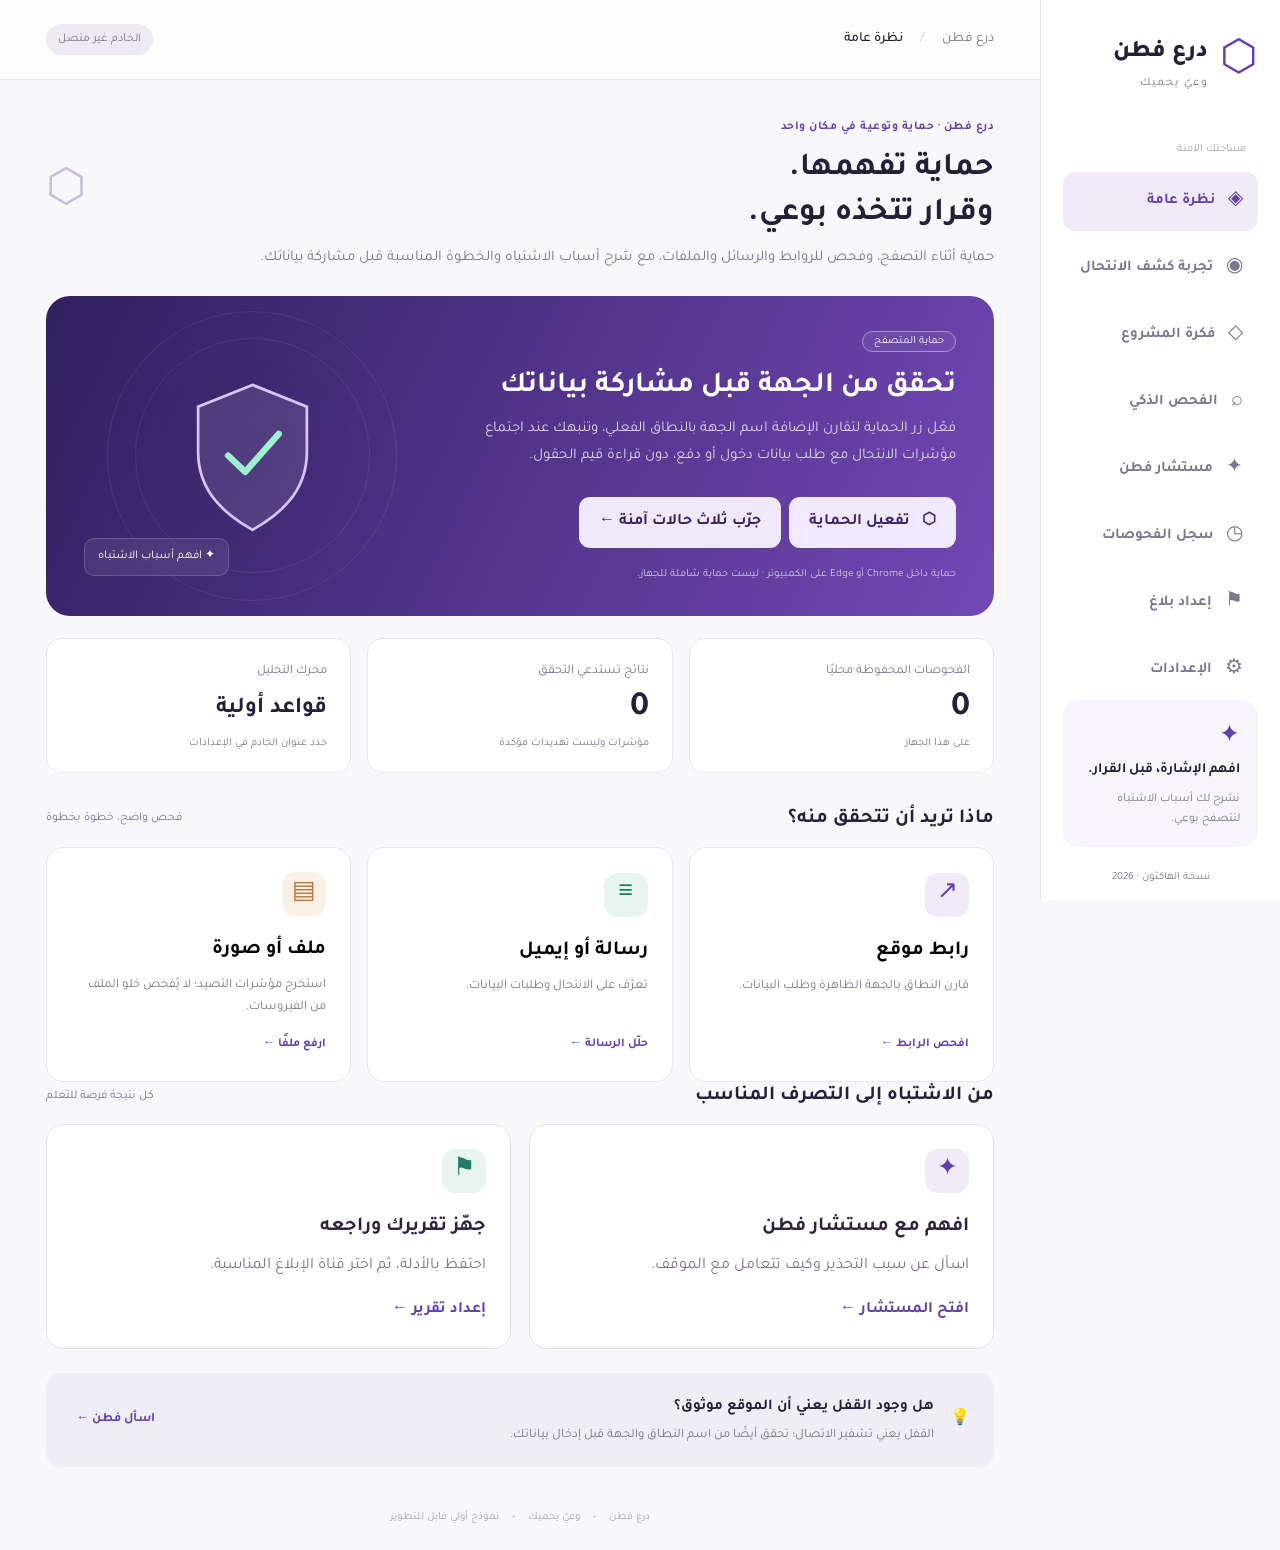
==== static/index.html @ a6c4e2c4 "Add files via upload" ====
<!doctype html><html lang="ar" dir="rtl"><head><meta charset="utf-8"><meta name="viewport" content="width=device-width, initial-scale=1"><meta name="theme-color" content="#38216b"><title>درع فطن | وعي يحميك</title><link rel="stylesheet" href="style.css"></head><body>
<div class="layout"><aside><a class="brand" href="#home"><span class="brandmark">⬡</span><div><strong>درع فطن</strong><small>وعيٌ يحميك</small></div></a><div class="navlabel">مساحتك الآمنة</div><nav aria-label="القائمة الرئيسية"><button data-page="home" class="active">◈ <span>نظرة عامة</span></button><button data-page="demo">◉ <span>تجربة كشف الانتحال</span></button><button data-page="idea">◇ <span>فكرة المشروع</span></button><button data-page="scan">⌕ <span>الفحص الذكي</span></button><button data-page="advisor">✦ <span>مستشار فطن</span></button><button data-page="history">◷ <span>سجل الفحوصات</span></button><button data-page="report">⚑ <span>إعداد بلاغ</span></button><button data-page="settings">⚙ <span>الإعدادات</span></button></nav><div class="side-note"><span>✦</span><strong>افهم الإشارة، قبل القرار.</strong><p>نشرح لك أسباب الاشتباه لتتصفح بوعي.</p></div><small class="edition">نسخة الهاكثون · 2026</small></aside>
<div class="main"><header><div class="breadcrumb">درع فطن <span>/</span> <b id="pageTitle">نظرة عامة</b></div><div id="connection" class="badge muted">جارٍ التحقق من الاتصال</div></header><main>
<section id="home" class="page active"><div class="intro"><div><div class="eyebrow">درع فطن · حماية وتوعية في مكان واحد</div><h1>حماية تفهمها.<br>وقرار تتخذه بوعي.</h1><p>حماية أثناء التصفح، وفحص للروابط والرسائل والملفات، مع شرح أسباب الاشتباه والخطوة المناسبة قبل مشاركة بياناتك.</p></div><div class="mini-logo">⬡</div></div>
<div class="hero"><div><span class="tag">حماية المتصفح</span><h2>تحقق من الجهة قبل مشاركة بياناتك</h2><p>فعّل زر الحماية لتقارن الإضافة اسم الجهة بالنطاق الفعلي، وتنبهك عند اجتماع مؤشرات الانتحال مع طلب بيانات دخول أو دفع، دون قراءة قيم الحقول.</p><button id="protection" class="primary light">⬡ &nbsp; تفعيل الحماية</button><button class="secondary" data-page="demo">جرّب ثلاث حالات آمنة ←</button><div id="protectionStatus" class="hero-note">حماية داخل Chrome أو Edge على الكمبيوتر · ليست حماية شاملة للجهاز.</div></div><div class="shield-art" aria-hidden="true"><div class="orbit one"></div><div class="orbit two"></div><svg viewBox="0 0 160 180"><path d="M80 12L140 36V86C140 132 107 157 80 172C53 157 20 132 20 86V36Z" fill="rgba(255,255,255,.1)" stroke="#d9c6ff" stroke-width="3"/><path d="M53 90L72 108L109 66" fill="none" stroke="#9cf2d0" stroke-width="7" stroke-linecap="round" stroke-linejoin="round"/></svg><span class="float-label">✦ افهم أسباب الاشتباه</span></div></div>
<div class="stats"><article><span>الفحوصات المحفوظة محليًا</span><strong id="total">0</strong><small>على هذا الجهاز</small></article><article><span>نتائج تستدعي التحقق</span><strong id="flagged">0</strong><small>مؤشرات وليست تهديدات مؤكدة</small></article><article><span>محرك التحليل</span><strong id="engineName" class="smaller">قواعد أولية</strong><small id="engineNote">جارٍ التحقق من الخادم</small></article></div>
<div class="section-head"><h2>ماذا تريد أن تتحقق منه؟</h2><span>فحص واضح، خطوة بخطوة</span></div><div class="quick-grid"><button class="quick" data-scan="url"><span class="icon purple">↗</span><h3>رابط موقع</h3><p>قارن النطاق بالجهة الظاهرة وطلب البيانات.</p><b>افحص الرابط ←</b></button><button class="quick" data-scan="text"><span class="icon green">≡</span><h3>رسالة أو إيميل</h3><p>تعرّف على الانتحال وطلبات البيانات.</p><b>حلّل الرسالة ←</b></button><button class="quick" data-scan="file"><span class="icon peach">▤</span><h3>ملف أو صورة</h3><p>استخرج مؤشرات التصيد؛ لا يُفحص خلو الملف من الفيروسات.</p><b>ارفع ملفًا ←</b></button></div>
<div class="section-head"><h2>من الاشتباه إلى التصرف المناسب</h2><span>كل نتيجة فرصة للتعلم</span></div><div class="journey-grid"><button class="journey-card" data-page="advisor"><span class="icon purple">✦</span><h3>افهم مع مستشار فطن</h3><p>اسأل عن سبب التحذير وكيف تتعامل مع الموقف.</p><b>افتح المستشار ←</b></button><button class="journey-card" data-page="report"><span class="icon green">⚑</span><h3>جهّز تقريرك وراجعه</h3><p>احتفظ بالأدلة، ثم اختر قناة الإبلاغ المناسبة.</p><b>إعداد تقرير ←</b></button></div><div class="awareness"><span>💡</span><div><strong>هل وجود القفل يعني أن الموقع موثوق؟</strong><p>القفل يعني تشفير الاتصال؛ تحقق أيضًا من اسم النطاق والجهة قبل إدخال بياناتك.</p></div><button class="link" data-page="advisor">اسأل فطن ←</button></div></section>

<section id="demo" class="page"><div class="intro"><div class="eyebrow">اختبر الفرق أمامك</div><h1>من اسم الجهة إلى دليل الاشتباه</h1><p>ثلاث لقطات اختبار ثابتة ببيانات وهمية. لا نفتح هذه المواقع ولا نرسلها إلى Gemini؛ تعمل المقارنة محليًا.</p></div><div class="demo-grid"><article class="panel"><span class="tag">١ · نطاق مطابق</span><h2>تسجيل دخول الجامعة</h2><p>اسم الجامعة + نطاق مدرج في القائمة + حقل كلمة مرور.</p><button class="primary" data-demo="official">عرض المقارنة</button></article><article class="panel"><span class="tag">٢ · مؤشرات انتحال</span><h2>رسوم توصيل وهمية</h2><p>اسم البريد السعودي + نطاق تجريبي مختلف + حقل بطاقة دفع.</p><button class="primary" data-demo="phishing">عرض التحذير</button></article><article class="panel"><span class="tag">٣ · معلومات ناقصة</span><h2>جهة غير محددة</h2><p>حقل دخول بلا اسم جهة مدعومة. لا يكفي للحكم على الموقع.</p><button class="primary" data-demo="unknown">عرض حدود الفحص</button></article></div><article class="panel" id="demoResult" aria-live="polite"><h2>اختر حالة لعرض دليل المقارنة</h2><p>النتائج هنا للتوضيح، وليست قياسًا لدقة المنتج.</p></article><div class="note">لا يحجب النموذج إدخال البيانات أو إرسالها قسرًا. الإضافة تُظهر تنبيهًا عند اكتشاف الصفحة، وتعيد الفحص عند ظهور حقول جديدة أو التركيز على حقل حساس. يلزم اختبار زمن التنبيه على صفحات حقيقية.</div></section>
<section id="idea" class="page"><div class="intro"><div class="eyebrow">درع فطن · الفكرة المدمجة</div><h1>حماية أثناء التصفح، وتوعية عند كل تنبيه</h1><p>منصة تساعد المستخدم على فهم مؤشرات التصيد وانتحال الجهات، والتحقق من المحتوى المشبوه، واختيار الإجراء المناسب.</p></div><div class="demo-grid"><article class="panel"><h2>التحدي الحالي</h2><p>يصعب تمييز المواقع والرسائل والملفات المشبوهة، خصوصًا عند استخدام اسم جهة مألوفة وطلب بيانات الدخول أو الدفع. يحتاج المستخدم إلى دليل مفهوم قبل مشاركة بياناته.</p></article><article class="panel"><h2>الحل الإبداعي</h2><p>زر لتفعيل حماية المتصفح، وفحص للروابط والرسائل والصور والملفات المدعومة. تظهر المؤشرات وأسبابها، ويشرح المستشار خطوات التعامل، مع قناة رسمية لإكمال الخدمة وتقرير قابل للمراجعة.</p></article><article class="panel"><h2>القيمة المضافة</h2><p>الجمع بين التنبيه أثناء التصفح والفحص عند الطلب والتوعية العملية. كل نتيجة توضّح المؤشر ودليله ومعناه، وتساعد المستخدم على اتخاذ قرار واعٍ دون ضمانات سلامة غير مثبتة.</p></article></div><article class="panel"><h2>آلية العمل</h2><ol><li><strong>تفعيل الحماية:</strong> يثبّت المستخدم إضافة المتصفح ويشغّل الزر بعد الموافقة على الصلاحيات.</li><li><strong>التحقق أثناء التصفح:</strong> تُقارن الجهة الظاهرة بالنطاق، ويُرصد وجود حقول دخول أو دفع دون قراءة قيمها. عند اجتماع المؤشرات يظهر تنبيه أعلى الصفحة.</li><li><strong>الفحص عند الطلب:</strong> يدخل المستخدم رابطًا أو رسالة أو إيميلًا، أو يرفع صورة أو ملفًا مدعومًا بعد إزالة البيانات الحساسة. التحليل يبحث عن مؤشرات التصيد ولا يثبت خلو الملفات من البرمجيات الضارة.</li><li><strong>الفهم والتوعية:</strong> تعرض النتيجة الأدلة ودرسًا قصيرًا، ويجيب المستشار عن أسئلة المستخدم بناءً على آخر فحص عند تفعيل Gemini.</li><li><strong>الإجراء المناسب:</strong> تُعرض القناة الرسمية عند تحديد جهة مدعومة، ويمكن إعداد تقرير ومراجعته وتنزيله قبل الإبلاغ.</li></ol><h2>الفئة المستهدفة</h2><p>مستخدمو الإنترنت غير المتخصصين في الأمن السيبراني، وخاصة الطلاب والموظفون وكبار السن. يبدأ اختبار حماية التصفح بجهات محددة ثم تتوسع التغطية بعد مراجعة النتائج.</p><h2>نطاق النموذج الحالي</h2><p>كشف انتحال جامعة الملك فيصل وسبل داخل Chrome أو Edge على الكمبيوتر. تُستخدم أسماء الجهة في عنوان الصفحة وعناوينها؛ لا يوجد تعرف بصري على جميع الشعارات. النطاق المطابق لا يضمن سلامة الصفحة، ومزودو الدخول الخارجيون غير المدرجين يحتاجون مراجعة.</p><div id="registryList"></div><h2>التوسع والربط بالهيئة</h2><p>إضافة جهات ومزودي دخول موثقين، وقياس التحذيرات الخاطئة وزمن التنبيه على عينة مستقلة. الربط بالهيئة الوطنية للأمن السيبراني مقترح مستقبلي مشروط بالتنسيق؛ المتاح الآن مسودة تقرير وإحالة للقناة الرسمية، دون إرسال تلقائي.</p></article></section>
<section id="scan" class="page"><div class="intro"><div class="eyebrow">تحقق قبل أن تتفاعل</div><h1>الفحص الذكي</h1><p>النتيجة تشرح المؤشرات، وتساعدك على اختيار الخطوة التالية.</p></div><div class="scan-grid"><article class="panel"><div class="tabs" role="tablist"><button class="active" data-kind="url" role="tab">رابط</button><button data-kind="text" role="tab">رسالة / إيميل</button><button data-kind="file" role="tab">ملف / صورة</button></div><form id="scanForm"><div id="urlInput"><label for="urlValue">رابط الموقع</label><input id="urlValue" type="text" inputmode="url" dir="ltr" placeholder="https://example.com" maxlength="2048"><small>لا نفتح الموقع أو نتبع التحويلات. لتقييم الانتحال، أضف ما يظهر أمامك في الصفحة.</small><label for="claimTitle">عنوان الصفحة أو اسم الجهة الظاهر (اختياري)</label><input id="claimTitle" maxlength="300" placeholder="مثل: جامعة الملك فيصل — تسجيل الدخول"><label class="check"><input id="claimPassword" type="checkbox"><span>يوجد حقل كلمة مرور في الصفحة</span></label><label class="check"><input id="claimPayment" type="checkbox"><span>يوجد حقل بيانات بطاقة دفع</span></label><small>هذه أدلة تدخلها أنت؛ الإضافة تجمع أنواع الحقول تلقائيًا دون قيمها.</small></div><div id="textInput" hidden><label for="textValue">نص الرسالة أو الإيميل</label><textarea id="textValue" rows="7" maxlength="20000" placeholder="الصق النص بعد إزالة بياناتك الشخصية..."></textarea></div><div id="fileInput" hidden><label class="upload" for="fileValue"><span>↑</span><strong>اختر ملفًا للفحص</strong><p>TXT · EML · CSV · JSON · HTML · PDF · PNG · JPG</p><small>حتى 5 ميجابايت. تحليل المحتوى؛ لا تُشغّل الملفات.</small></label><input id="fileValue" type="file" accept=".txt,.eml,.csv,.json,.html,.log,.pdf,.png,.jpg,.jpeg"><p id="filename"></p></div><label class="check"><input id="consent" type="checkbox" required><span>أوافق على إرسال المحتوى إلى خادم فطن، وإلى Gemini عند تفعيله. سأزيل المعلومات الحساسة قبل الفحص.</span></label><button id="scanBtn" class="primary" type="submit">✦ &nbsp; ابدأ الفحص</button><p id="scanError" class="error" role="alert"></p></form></article><article id="result" class="panel result" aria-live="polite"><div class="empty"><span>⬡</span><h3>الوضوح يبدأ من هنا</h3><p>أدخل المحتوى لتظهر النتيجة والأسباب والتوصيات.</p></div></article></div><div class="note">نتائج فطن مؤشرات مساعدة، ولا تمثل شهادة سلامة أو فحصًا مضادًا للفيروسات.</div></section>
<section id="advisor" class="page"><div class="intro"><div class="eyebrow">معرفة قريبة منك</div><h1>مستشار فطن</h1><p>افهم آخر نتيجة فحص، واسأل عن الخطوات المناسبة عند الاشتباه بموقع أو رسالة أو ملف.</p></div><article class="panel chat-panel"><div id="messages" aria-live="polite"><div class="bubble assistant">أهلًا بك، أنا مستشار فطن. اسألني عن أسباب الاشتباه أو كيف تتصرف بعد التنبيه. يمكنك إجراء فحص أولًا ليصبح سؤالك مرتبطًا بنتيجته. لا ترسل كلمات المرور أو رموز التحقق.</div></div><div class="note" id="advisorContext">لم تُحدد نتيجة فحص بعد؛ يمكنك طرح سؤال توعوي عام.</div><div class="suggestions"><button data-question="ماذا أفعل إذا أدخلت كلمة المرور في موقع مشبوه؟">أدخلت كلمة المرور في موقع مشبوه</button><button data-question="كيف أميز رابط التصيد؟">كيف أميز رابط التصيد؟</button></div><form id="chatForm"><label class="check"><input id="chatConsent" type="checkbox" required><span>أوافق على إرسال السؤال وآخر نتيجة فحص إلى Gemini عبر الخادم.</span></label><div class="chat-entry"><input id="question" placeholder="اكتب سؤالك هنا..." maxlength="4000" required><button class="primary" id="chatBtn">إرسال ←</button></div></form><p id="chatError" class="error" role="alert"></p></article></section>
<section id="history" class="page"><div class="intro"><h1>سجل الفحوصات</h1><p>يُحفظ ملخص النتائج على جهازك عند اختيار الحفظ؛ لا نحفظ المحتوى الأصلي.</p></div><article class="panel"><div class="section-head"><h2>نتائجك المحفوظة</h2><button id="clearHistory" class="secondary">مسح السجل</button></div><div id="historyList"></div></article></section>
<section id="report" class="page"><div class="intro"><div class="eyebrow">من التحقق إلى الإجراء</div><h1>إعداد بلاغ</h1><p>حوّل نتيجة الفحص إلى تقرير واضح، وأزل المعلومات الشخصية قبل مشاركته.</p></div><div class="scan-grid"><article class="panel"><h2>مسودة تقرير الفحص</h2><p>يمكن نسخ التقرير أو تنزيله. لا يُرسل تلقائيًا إلى أي جهة.</p><textarea id="reportText" rows="12" aria-label="مسودة التقرير" placeholder="أجرِ فحصًا أولًا أو اكتب تفاصيل الحادث هنا..."></textarea><div class="actions"><button id="copyReport" class="primary">نسخ التقرير</button><button id="downloadReport" class="secondary">تنزيل TXT</button></div><p id="reportStatus" role="status"></p></article><article class="panel"><span class="icon purple">⚑</span><h2>القناة الرسمية للإبلاغ</h2><p>تتيح الهيئة الوطنية للأمن السيبراني معلومات الإبلاغ عن الحوادث السيبرانية على الجهات الوطنية عبر موقعها الرسمي. تحقق من نطاق الخدمة والتعليمات قبل تقديم البلاغ.</p><a class="primary button" href="https://nca.gov.sa/ar/report-incident/" target="_blank" rel="noopener noreferrer">فتح قناة الإبلاغ الرسمية ↗</a><div class="note">فطن مشروع مستقل. المتاح الآن تقرير وإحالة رسمية. الربط التقني بالهيئة الوطنية للأمن السيبراني توسع مقترح مشروط بالتنسيق، وليس تكاملًا منفذًا.</div></article></div></section>
<section id="settings" class="page"><div class="intro"><h1>إعدادات فطن</h1><p>اتصال واضح وتحكم في بياناتك.</p></div><article class="panel settings"><h2>خادم التحليل</h2><label for="server">عنوان الخادم</label><input id="server" dir="ltr" placeholder="اتركه فارغًا عند التشغيل على نفس الخادم"><small>لتشغيل الواجهة على GitHub Pages، أدخل رابط خادم Flask عبر HTTPS.</small><label for="token">رمز الوصول الاختياري</label><input id="token" type="password" autocomplete="off"><small>يُحفظ خلال الجلسة فقط. مفتاح Gemini يبقى على الخادم، ولا يُكتب هنا.</small><button class="primary" id="saveSettings">حفظ والتحقق من الاتصال</button><p id="settingsStatus" role="status"></p><hr><h2>حماية التصفح</h2><p>ثبّت إضافة فطن الموجودة في مجلد extension، ثم حدد عنوان الخادم وفعّل الحماية من نافذة الإضافة. تُرسل عناوين المواقع دون معاملاتها، وعنوان الصفحة وأول عناوينها بعد تقليل البيانات، ووجود حقول دخول أو دفع. لا تُقرأ قيم الحقول. Gemini يستقبل تقرير الأدلة فقط.</p><p>الزر في الصفحة يطلب التفعيل من الإضافة المثبتة، ويمكنك إيقاف الحماية من الزر نفسه أو من نافذة الإضافة.</p><hr><h2>الخصوصية وحدود الفحص</h2><p>لا يخزّن الخادم الملفات أو المحادثات. معالجة Gemini تخضع لشروط خدمة مزوّد النموذج. لا ترفع ملفات سرية أو بيانات شخصية حساسة. الروابط لا تُفتح، والملفات لا تُشغّل.</p></article></section>
</main><footer>درع فطن <span>•</span> وعيٌ يحميك <span>•</span> نموذج أولي قابل للتطوير</footer></div></div>
<dialog id="installDialog"><h2>فعّل الحماية عبر الإضافة</h2><p>افتح chrome://extensions أو edge://extensions، وفعّل وضع المطوّر، ثم اختر «تحميل إضافة غير مضغوطة» وحدد مجلد extension.</p><p>افتح نافذة الإضافة، أدخل عنوان الخادم، ووافق على إرسال عنوان الصفحة ومؤشرات أنواع الحقول دون قيمها، ثم فعّل الحماية. بعد ذلك أعد تحميل هذه الصفحة.</p><button class="primary" id="closeDialog">فهمت</button></dialog><script src="identity.js"></script><script src="app.js"></script></body></html>
---- static/style.css ----
@import url('https://fonts.googleapis.com/css2?family=Tajawal:wght@400;500;600;700;800&display=swap');
:root{--ink:#242137;--muted:#7b778d;--purple:#6340ad;--pale:#f0eaf9;--border:#e9e5ef;--bg:#f8f7fb;--green:#247c64}*{box-sizing:border-box}body{margin:0;background:var(--bg);color:var(--ink);font-family:Tajawal,Arial,sans-serif;font-size:16px;line-height:1.65}button,input,textarea{font:inherit}button,a,input,textarea{ -webkit-tap-highlight-color:transparent}button,a.button{cursor:pointer}button{transition:background .15s,transform .15s}button:hover{filter:brightness(.96)}button:disabled{opacity:.6;cursor:wait}a{color:inherit;text-decoration:none}h1,h2,h3,p{margin-top:0}h1{font-size:32px;line-height:1.4;margin-bottom:10px}h2{font-size:23px;line-height:1.4}h3{font-size:20px;margin-bottom:8px}p{color:var(--muted)}small{display:block;font-size:13px;color:var(--muted)}.layout{display:flex;min-height:100vh}aside{width:240px;flex-shrink:0;background:#fff;border-left:1px solid var(--border);padding:34px 22px;display:flex;flex-direction:column;position:sticky;top:0;height:100vh}.brand{display:flex;gap:12px;align-items:center;margin-bottom:48px}.brandmark{font-size:43px;color:var(--purple);line-height:1}.brand strong{font-size:24px;font-weight:800}.brand small{font-size:12px;letter-spacing:1px}.navlabel{font-size:11px;color:#a59caf;padding:0 12px;margin-bottom:12px}nav{display:grid;gap:8px}nav button{display:flex;gap:13px;align-items:center;text-align:right;border:0;background:none;padding:13px 15px;color:var(--muted);border-radius:12px;font-size:20px}nav span{font-size:15px;font-weight:600}nav .active{color:var(--purple);background:var(--pale)}.side-note{margin-top:auto;background:#f7f5fb;padding:18px;border-radius:15px;font-size:14px}.side-note>span{color:var(--purple);font-size:25px;display:block}.side-note strong{display:block;margin-bottom:8px}.side-note p{margin:0;font-size:12px}.edition{margin-top:22px;text-align:center;font-size:11px}.main{flex:1;min-width:0}header{height:80px;border-bottom:1px solid var(--border);background:rgba(255,255,255,.75);display:flex;justify-content:space-between;align-items:center;padding:0 46px;gap:15px}.breadcrumb{font-size:14px;color:var(--muted)}.breadcrumb span{padding:0 14px;color:#c7c1d1}.breadcrumb b{color:var(--ink);font-weight:500}.badge{font-size:12px;border-radius:40px;padding:6px 12px;background:#e9f5ef;color:var(--green)}.badge.muted{background:#eeeaf4;color:var(--muted)}main{max-width:1300px;margin:auto;padding:38px 46px 20px}.page{display:none}.page.active{display:block}.intro{margin-bottom:25px}.intro:has(.mini-logo){display:flex;justify-content:space-between;align-items:center}.intro p{font-size:15px;margin:0}.eyebrow{font-size:12px;letter-spacing:.5px;color:var(--purple);font-weight:700;margin-bottom:9px}.mini-logo{font-size:46px;color:#c8bddb}.hero{min-height:265px;background:linear-gradient(115deg,#32205f,#7148b5);border-radius:24px;padding:32px 38px;display:grid;grid-template-columns:1.5fr 1fr;gap:30px;color:#fff;overflow:hidden}.hero h2{font-size:29px;margin:12px 0 8px}.hero p{color:#e1d7ef;max-width:500px;font-size:15px;line-height:1.8;margin-bottom:20px}.tag{font-size:11px;border:1px solid #ac93c9;background:#ffffff0e;border-radius:20px;padding:4px 11px}.primary,.secondary{border:0;border-radius:11px;padding:12px 20px;font-weight:700;display:inline-flex;align-items:center;justify-content:center;gap:8px}.primary{background:var(--purple);color:#fff}.light{background:#f0e9ff;color:#3e226a}.secondary{background:var(--pale);color:var(--purple)}.hero-note{font-size:11px;color:#d5c9e8;margin-top:10px}.shield-art{position:relative;display:flex;align-items:center;justify-content:center;min-height:210px}.shield-art svg{width:145px;z-index:1;filter:drop-shadow(0 12px 20px #1b103955)}.orbit{position:absolute;width:235px;height:235px;border:1px solid #ffffff16;border-radius:50%}.orbit.two{width:290px;height:290px}.float-label{position:absolute;bottom:8px;left:0;background:#ffffff15;border:1px solid #ffffff28;backdrop-filter:blur(6px);border-radius:10px;padding:8px 13px;font-size:12px;z-index:2}.stats{display:grid;grid-template-columns:repeat(3,1fr);gap:16px;margin:22px 0 32px}.stats article{background:#fff;border:1px solid var(--border);padding:19px 23px;border-radius:15px}.stats span{font-size:13px;color:var(--muted)}.stats strong{display:block;font-size:34px;line-height:1.5;font-weight:700}.stats .smaller{font-size:23px;line-height:2.2}.stats small{font-size:11px}.section-head{display:flex;justify-content:space-between;align-items:center;gap:12px;margin-bottom:14px}.section-head h2{font-size:20px;margin:0}.section-head>span{font-size:12px;color:var(--muted)}.quick-grid{display:grid;grid-template-columns:repeat(3,1fr);gap:16px}.quick{border:1px solid var(--border);background:#fff;border-radius:17px;padding:24px;text-align:right}.icon{width:44px;height:44px;border-radius:13px;display:inline-flex;align-items:center;justify-content:center;font-size:25px;margin-bottom:18px}.purple{background:var(--pale);color:var(--purple)}.green{background:#e7f4ef;color:var(--green)}.peach{background:#fbf0e6;color:#b67539}.quick p{font-size:13px;min-height:42px}.quick b{font-size:12px;color:var(--purple)}.awareness{margin-top:24px;background:#efedf6;border-radius:15px;padding:21px 24px;display:flex;gap:16px;align-items:center}.awareness p{font-size:13px;margin:5px 0 0}.awareness strong{font-size:15px}.link{color:var(--purple);background:none;border:none;font-weight:700;font-size:13px;white-space:nowrap;margin-right:auto}.scan-grid{display:grid;grid-template-columns:1fr 1fr;gap:22px;align-items:start}.panel{padding:26px;background:#fff;border:1px solid var(--border);border-radius:19px}.panel>p{font-size:14px}.tabs{display:flex;gap:5px;background:var(--bg);padding:5px;border-radius:11px;margin-bottom:25px}.tabs button{flex:1;border:0;background:none;color:var(--muted);border-radius:8px;padding:10px 3px;font-size:14px}.tabs .active{background:#fff;color:var(--purple);box-shadow:0 2px 6px #342b5510;font-weight:700}label:not(.check):not(.upload){display:block;font-size:14px;font-weight:600;margin:12px 0 8px}input:not([type=checkbox]):not([type=file]),textarea{width:100%;border:1px solid #ddd6e7;border-radius:11px;background:#fdfcfe;padding:13px;color:var(--ink);outline:0}input:focus,textarea:focus{border-color:var(--purple);box-shadow:0 0 0 3px #6340ad12}textarea{resize:vertical;line-height:1.8}input::placeholder,textarea::placeholder{color:#aaa3b9}form small{margin-top:9px;font-size:12px}.check{display:flex;align-items:flex-start;gap:9px;margin:22px 0;font-size:12px;line-height:1.9;color:var(--muted)}input[type=checkbox]{accent-color:var(--purple);flex-shrink:0;margin-top:5px;width:16px;height:16px}#scanBtn{width:100%}.error{color:#b8494d;font-size:13px;margin-top:14px;white-space:pre-wrap}.note{color:var(--muted);font-size:12px;background:#f2eff8;padding:15px 18px;border-radius:11px;margin-top:22px}.empty{text-align:center;padding:60px 15px}.empty>span{font-size:60px;color:#c6b9df}.empty h3{margin-top:12px}.empty p{font-size:14px}.upload{display:block;border:1.5px dashed #c9bbdf;padding:28px 15px;border-radius:13px;text-align:center;background:#faf8fe;cursor:pointer}.upload>span{display:block;font-size:28px;color:var(--purple)}.upload p{font-size:11px;margin:10px 0}#fileValue{margin-top:12px;width:100%;font-size:12px}#filename{font-size:13px;overflow-wrap:anywhere}.result .badge{display:inline-block}.risk-high{background:#fce8e9;color:#b13b4d}.risk-medium{background:#fff2dd;color:#9a6618}.risk-unknown{background:#eeecf4;color:#6d657e}.result h2{margin:15px 0}.result .summary{font-size:15px;color:var(--ink)}.indicator{border-right:3px solid #d2c1ea;padding:10px 15px;margin:12px 0;background:#f9f7fc;border-radius:8px}.indicator strong{font-size:14px}.indicator p{font-size:13px;margin:5px 0 0}.evidence{font-size:12px;direction:auto;color:var(--purple);word-break:break-all}.result ol{padding-right:22px;font-size:14px;color:var(--muted)}.result .actions{display:flex;flex-wrap:wrap;gap:10px;margin-top:18px}.actions{display:flex;gap:12px;margin-top:15px}.result .notice{font-size:12px;color:#9a6618}.chat-panel{max-width:900px}#messages{height:350px;overflow-y:auto;display:flex;flex-direction:column;gap:15px;padding:5px}.bubble{white-space:pre-wrap;overflow-wrap:anywhere;padding:16px 20px;border-radius:14px;font-size:15px;max-width:85%}.assistant{background:#f2eef9;align-self:flex-start}.user{background:var(--purple);color:#fff;align-self:flex-end}.suggestions{display:flex;gap:10px;flex-wrap:wrap;margin-top:18px}.suggestions button{font-size:12px;color:var(--purple);background:none;border:1px solid #e2d8ef;border-radius:20px;padding:6px 12px}.chat-entry{display:flex;gap:12px}.chat-entry input{flex:1}.chat-entry button{white-space:nowrap}.history-row{display:flex;justify-content:space-between;align-items:center;padding:18px 0;border-bottom:1px solid var(--border);gap:16px}.history-row strong{font-size:14px}.history-row small{font-size:11px}.settings{max-width:750px}.settings small{margin:8px 0 15px}.settings h2{font-size:20px}.settings p{font-size:14px}.settings hr{border:0;border-top:1px solid var(--border);margin:28px 0}footer{padding:22px 46px;font-size:11px;color:#aaa1b8;text-align:center}footer span{margin:0 10px}dialog{max-width:480px;width:90%;border:1px solid var(--border);padding:30px;border-radius:20px;box-shadow:0 20px 80px #24163230}dialog::backdrop{background:#19102980}dialog p{font-size:14px}button:focus-visible,a:focus-visible{outline:3px solid #b795ec;outline-offset:3px}[hidden]{display:none!important}
@media(min-width:1600px){main{padding-top:50px}}@media(max-width:1100px){aside{width:205px;padding:28px 14px}main{padding:30px 28px}header{padding:0 28px}.hero{padding:26px}.quick{padding:20px}.quick-grid{gap:12px}h1{font-size:28px}.scan-grid{grid-template-columns:1fr}}@media(max-width:760px){.layout{display:block}aside{position:static;width:100%;height:auto;padding:16px 20px;border:0;border-bottom:1px solid var(--border)}.brand{margin-bottom:15px}.brand strong{font-size:21px}.brandmark{font-size:33px}.navlabel,.side-note,.edition{display:none}nav{display:flex;overflow-x:auto;gap:5px}nav button{white-space:nowrap;flex-shrink:0;padding:9px 12px;gap:6px;font-size:15px}nav span{font-size:12px}header{height:62px;padding:0 20px}.breadcrumb{font-size:12px}.breadcrumb span{padding:0 6px}.badge{font-size:10px}main{padding:26px 20px}h1{font-size:26px}.mini-logo{display:none}.hero{grid-template-columns:1fr;padding:27px;min-height:0;position:relative}.hero>div:first-child{z-index:2}.hero h2{font-size:25px}.hero p{font-size:14px;max-width:90%}.shield-art{display:none}.stats{gap:9px;margin-bottom:26px}.stats article{padding:13px 10px}.stats span{font-size:10px;display:block;min-height:30px;line-height:1.5}.stats strong{font-size:26px}.stats .smaller{font-size:16px;line-height:2.5}.stats small{font-size:9px}.quick-grid{grid-template-columns:1fr}.quick{display:grid;grid-template-columns:45px 1fr;column-gap:16px;padding:20px}.quick .icon{grid-row:span 3;margin:0}.quick h3{font-size:18px;margin:0}.quick p{min-height:0;margin:5px 0 8px}.quick b{grid-column:2}.section-head>span{display:none}.awareness{align-items:flex-start;padding:18px}.awareness .link{display:none}.panel{padding:21px}.bubble{max-width:95%;font-size:14px}footer{padding:20px}.intro p{font-size:14px}}

.demo-grid{display:grid;grid-template-columns:repeat(3,minmax(0,1fr));gap:18px;margin-bottom:24px}.demo-grid .panel{margin:0}.demo-grid h2{font-size:21px}.hero .secondary{margin:8px;color:#392260;background:#f0e9fa}#demoResult{margin-top:24px}#registryList a{color:#6340ad}#claimTitle{margin-top:8px}#result a,#demoResult a{margin:12px 0}#result small,#demoResult small{display:block}#demoResult .evidence{overflow-wrap:anywhere}@media(max-width:900px){.demo-grid{grid-template-columns:1fr}.hero .secondary{margin:8px 0}}

.journey-grid{display:grid;grid-template-columns:1fr 1fr;gap:18px;margin-bottom:24px}.journey-card{text-align:right;background:#fff;border:1px solid #e6deef;border-radius:18px;padding:24px;cursor:pointer;font:inherit;color:#30233f}.journey-card:hover{border-color:#9b7acc}.journey-card p{color:#7e718c;line-height:1.8}.journey-card b{color:#6340ad}.learning-card{padding:18px 22px;background:#eef8f3;border:1px solid #d8ece1;border-radius:14px;margin:20px 0}.learning-card p{margin:8px 0 0;line-height:1.9}#advisorContext{margin:12px 0}@media(max-width:700px){.journey-grid{grid-template-columns:1fr}}
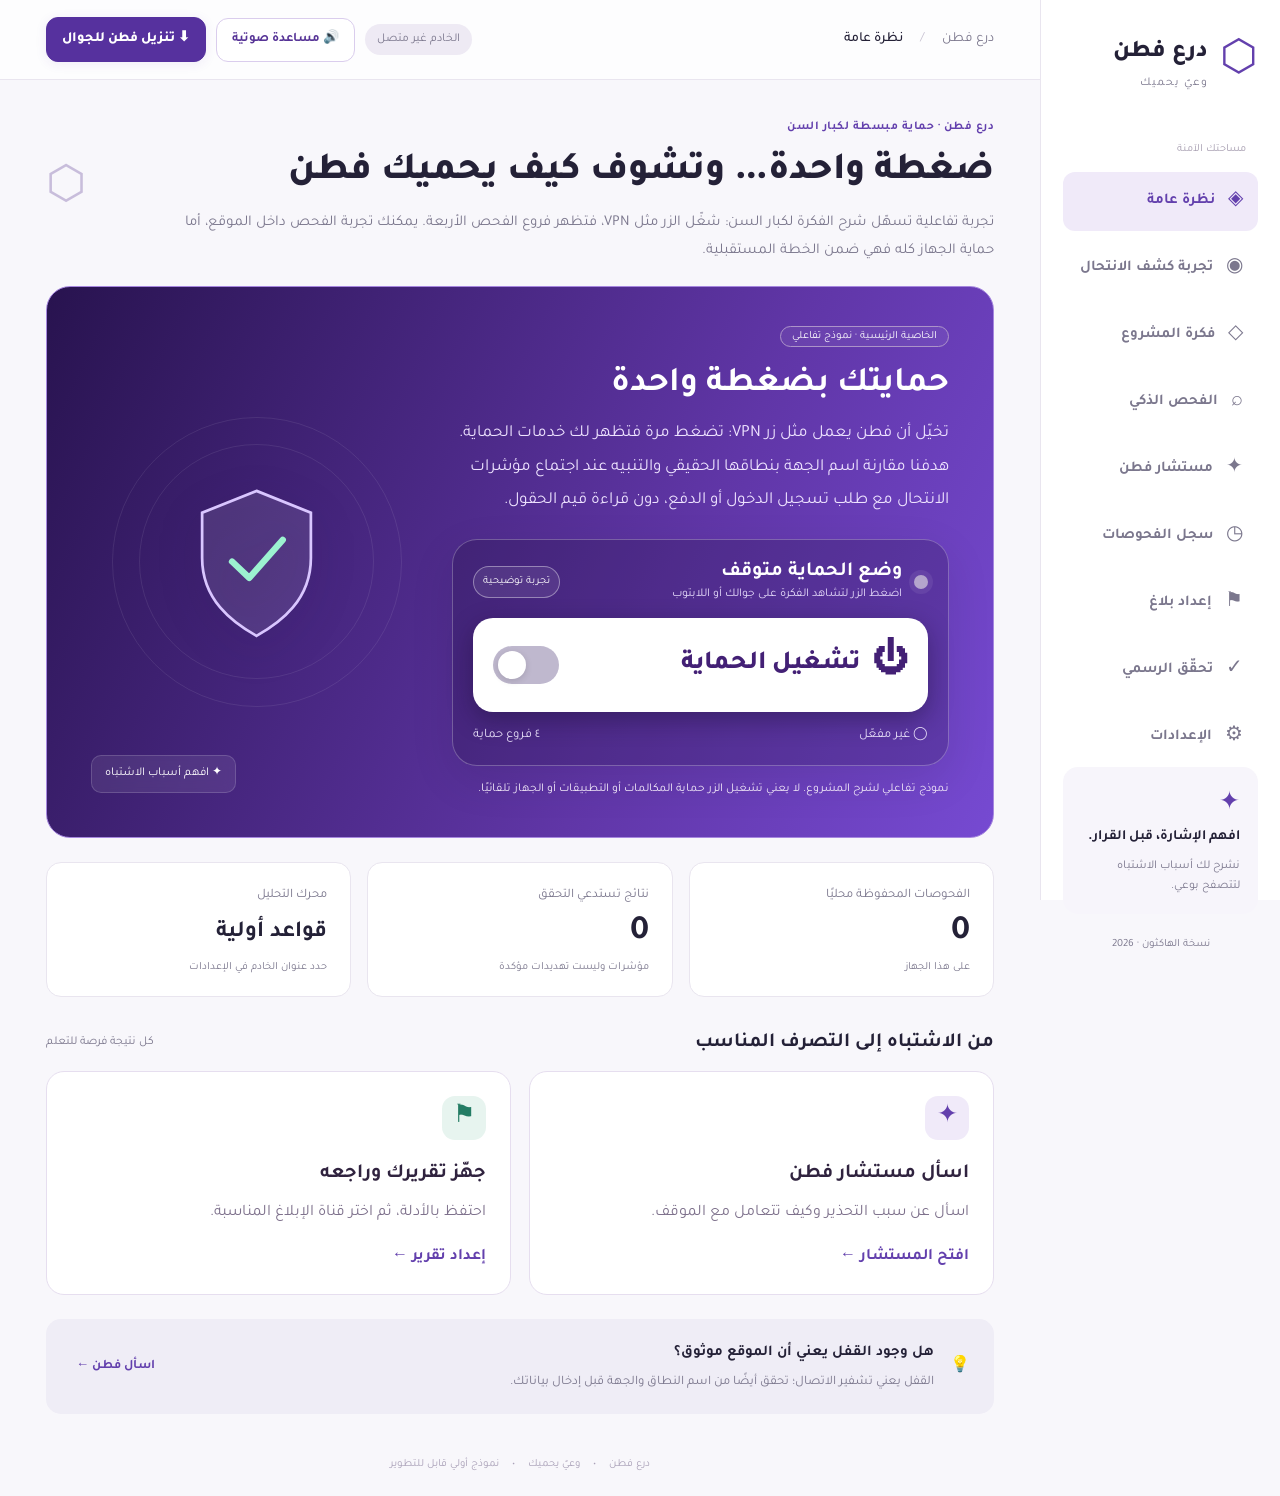
==== commit 60e0b43c: "Add files via upload" ====
--- a/static/index.html
+++ b/static/index.html
@@ -1,18 +1,52 @@
-<!doctype html><html lang="ar" dir="rtl"><head><meta charset="utf-8"><meta name="viewport" content="width=device-width, initial-scale=1"><meta name="theme-color" content="#38216b"><title>درع فطن | وعي يحميك</title><link rel="stylesheet" href="style.css"></head><body>
-<div class="layout"><aside><a class="brand" href="#home"><span class="brandmark">⬡</span><div><strong>درع فطن</strong><small>وعيٌ يحميك</small></div></a><div class="navlabel">مساحتك الآمنة</div><nav aria-label="القائمة الرئيسية"><button data-page="home" class="active">◈ <span>نظرة عامة</span></button><button data-page="demo">◉ <span>تجربة كشف الانتحال</span></button><button data-page="idea">◇ <span>فكرة المشروع</span></button><button data-page="scan">⌕ <span>الفحص الذكي</span></button><button data-page="advisor">✦ <span>مستشار فطن</span></button><button data-page="history">◷ <span>سجل الفحوصات</span></button><button data-page="report">⚑ <span>إعداد بلاغ</span></button><button data-page="settings">⚙ <span>الإعدادات</span></button></nav><div class="side-note"><span>✦</span><strong>افهم الإشارة، قبل القرار.</strong><p>نشرح لك أسباب الاشتباه لتتصفح بوعي.</p></div><small class="edition">نسخة الهاكثون · 2026</small></aside>
-<div class="main"><header><div class="breadcrumb">درع فطن <span>/</span> <b id="pageTitle">نظرة عامة</b></div><div id="connection" class="badge muted">جارٍ التحقق من الاتصال</div></header><main>
-<section id="home" class="page active"><div class="intro"><div><div class="eyebrow">درع فطن · حماية وتوعية في مكان واحد</div><h1>حماية تفهمها.<br>وقرار تتخذه بوعي.</h1><p>حماية أثناء التصفح، وفحص للروابط والرسائل والملفات، مع شرح أسباب الاشتباه والخطوة المناسبة قبل مشاركة بياناتك.</p></div><div class="mini-logo">⬡</div></div>
-<div class="hero"><div><span class="tag">حماية المتصفح</span><h2>تحقق من الجهة قبل مشاركة بياناتك</h2><p>فعّل زر الحماية لتقارن الإضافة اسم الجهة بالنطاق الفعلي، وتنبهك عند اجتماع مؤشرات الانتحال مع طلب بيانات دخول أو دفع، دون قراءة قيم الحقول.</p><button id="protection" class="primary light">⬡ &nbsp; تفعيل الحماية</button><button class="secondary" data-page="demo">جرّب ثلاث حالات آمنة ←</button><div id="protectionStatus" class="hero-note">حماية داخل Chrome أو Edge على الكمبيوتر · ليست حماية شاملة للجهاز.</div></div><div class="shield-art" aria-hidden="true"><div class="orbit one"></div><div class="orbit two"></div><svg viewBox="0 0 160 180"><path d="M80 12L140 36V86C140 132 107 157 80 172C53 157 20 132 20 86V36Z" fill="rgba(255,255,255,.1)" stroke="#d9c6ff" stroke-width="3"/><path d="M53 90L72 108L109 66" fill="none" stroke="#9cf2d0" stroke-width="7" stroke-linecap="round" stroke-linejoin="round"/></svg><span class="float-label">✦ افهم أسباب الاشتباه</span></div></div>
-<div class="stats"><article><span>الفحوصات المحفوظة محليًا</span><strong id="total">0</strong><small>على هذا الجهاز</small></article><article><span>نتائج تستدعي التحقق</span><strong id="flagged">0</strong><small>مؤشرات وليست تهديدات مؤكدة</small></article><article><span>محرك التحليل</span><strong id="engineName" class="smaller">قواعد أولية</strong><small id="engineNote">جارٍ التحقق من الخادم</small></article></div>
-<div class="section-head"><h2>ماذا تريد أن تتحقق منه؟</h2><span>فحص واضح، خطوة بخطوة</span></div><div class="quick-grid"><button class="quick" data-scan="url"><span class="icon purple">↗</span><h3>رابط موقع</h3><p>قارن النطاق بالجهة الظاهرة وطلب البيانات.</p><b>افحص الرابط ←</b></button><button class="quick" data-scan="text"><span class="icon green">≡</span><h3>رسالة أو إيميل</h3><p>تعرّف على الانتحال وطلبات البيانات.</p><b>حلّل الرسالة ←</b></button><button class="quick" data-scan="file"><span class="icon peach">▤</span><h3>ملف أو صورة</h3><p>استخرج مؤشرات التصيد؛ لا يُفحص خلو الملف من الفيروسات.</p><b>ارفع ملفًا ←</b></button></div>
-<div class="section-head"><h2>من الاشتباه إلى التصرف المناسب</h2><span>كل نتيجة فرصة للتعلم</span></div><div class="journey-grid"><button class="journey-card" data-page="advisor"><span class="icon purple">✦</span><h3>افهم مع مستشار فطن</h3><p>اسأل عن سبب التحذير وكيف تتعامل مع الموقف.</p><b>افتح المستشار ←</b></button><button class="journey-card" data-page="report"><span class="icon green">⚑</span><h3>جهّز تقريرك وراجعه</h3><p>احتفظ بالأدلة، ثم اختر قناة الإبلاغ المناسبة.</p><b>إعداد تقرير ←</b></button></div><div class="awareness"><span>💡</span><div><strong>هل وجود القفل يعني أن الموقع موثوق؟</strong><p>القفل يعني تشفير الاتصال؛ تحقق أيضًا من اسم النطاق والجهة قبل إدخال بياناتك.</p></div><button class="link" data-page="advisor">اسأل فطن ←</button></div></section>
+<!DOCTYPE html>
+<html dir="rtl" lang="ar"><head><meta charset="utf-8"/><meta content="width=device-width, initial-scale=1" name="viewport"/><meta content="#38216b" name="theme-color"/><meta content="yes" name="apple-mobile-web-app-capable"/><meta content="درع فطن" name="apple-mobile-web-app-title"/><link href="manifest.webmanifest" rel="manifest"/><link href="icons/fatin-192.png" rel="apple-touch-icon"/><title>درع فطن | وعي يحميك</title><link href="style.css" rel="stylesheet"/></head><body>
+<div class="layout"><aside><a class="brand" href="#home"><span class="brandmark">⬡</span><div><strong>درع فطن</strong><small>وعيٌ يحميك</small></div></a><div class="navlabel">مساحتك الآمنة</div><nav aria-label="القائمة الرئيسية"><button class="active" data-page="home">◈ <span>نظرة عامة</span></button><button data-page="demo">◉ <span>تجربة كشف الانتحال</span></button><button data-page="idea">◇ <span>فكرة المشروع</span></button><button data-page="scan">⌕ <span>الفحص الذكي</span></button><button data-page="advisor">✦ <span>مستشار فطن</span></button><button data-page="history">◷ <span>سجل الفحوصات</span></button><button data-page="report">⚑ <span>إعداد بلاغ</span></button><button data-page="tahqaq">✓ <span>تحقّق الرسمي</span></button><button data-page="settings">⚙ <span>الإعدادات</span></button></nav><div class="side-note"><span>✦</span><strong>افهم الإشارة، قبل القرار.</strong><p>نشرح لك أسباب الاشتباه لتتصفح بوعي.</p></div><small class="edition">نسخة الهاكثون · 2026</small></aside>
+<div class="main"><header><div class="breadcrumb">درع فطن <span>/</span> <b id="pageTitle">نظرة عامة</b></div><div class="header-actions"><button aria-label="تثبيت أو إضافة فطن للشاشة الرئيسية على الجوال" class="header-install" id="topInstall" type="button">⬇ تنزيل فطن للجوال</button><button aria-controls="voiceBar" aria-expanded="false" class="header-voice" id="topVoice" type="button">🔊 مساعدة صوتية</button><div class="badge muted" id="connection">جارٍ التحقق من الاتصال</div></div></header><div aria-label="المساعدة الصوتية لكبار السن" class="voice-bar" hidden="" id="voiceBar"><div class="voice-head"><strong>🔊 المساعدة الصوتية · زارية النسائي السعودي عند الموافقة</strong><span>استمع للشرح والنتائج بصوت واضح ومبسط.</span></div><div class="voice-actions"><button class="primary" id="voiceWelcome" type="button">▶ استمع لشرح فطن</button><button class="secondary" id="stopVoice" type="button">■ إيقاف الصوت</button><label class="voice-consent"><input id="cloudVoiceConsent" type="checkbox"/> أوافق على إرسال النص الذي أختار سماعه إلى خدمة الصوت عبر الإنترنت للحصول على صوت زارية السعودي</label></div><audio aria-label="تشغيل صوت فطن" controls="" hidden="" id="voicePlayer" playsinline="" preload="none"></audio><p class="voice-status" id="voiceStatus" role="status">بدون موافقة خدمة الصوت، سيحاول فطن استخدام صوت الجهاز إن كان متاحًا.</p></div><main>
+<section class="page active" id="home"><div class="intro"><div><div class="eyebrow">درع فطن · حماية مبسطة لكبار السن</div><h1>ضغطة واحدة… وتشوف كيف يحميك فطن</h1><p>تجربة تفاعلية تسهّل شرح الفكرة لكبار السن: شغّل الزر مثل VPN، فتظهر فروع الفحص الأربعة. يمكنك تجربة الفحص داخل الموقع، أما حماية الجهاز كله فهي ضمن الخطة المستقبلية.</p></div><div class="mini-logo">⬡</div></div>
+<div class="hero vpn-hero" id="protectionHero"><div><span class="tag">الخاصية الرئيسية · نموذج تفاعلي</span><h2>حمايتك بضغطة واحدة</h2><p>تخيّل أن فطن يعمل مثل زر VPN: تضغط مرة فتظهر لك خدمات الحماية. هدفنا مقارنة اسم الجهة بنطاقها الحقيقي والتنبيه عند اجتماع مؤشرات الانتحال مع طلب تسجيل الدخول أو الدفع، دون قراءة قيم الحقول.</p><div class="vpn-control" aria-label="لوحة تفعيل الحماية التجريبية"><div class="vpn-control-top"><span class="vpn-current-dot" id="vpnDot" aria-hidden="true"></span><div><strong id="vpnHeadline">وضع الحماية متوقف</strong><small id="vpnSubline">اضغط الزر لتشاهد الفكرة على جوالك أو اللابتوب</small></div><span class="vpn-demo-label">تجربة توضيحية</span></div><button aria-controls="protectionTree" aria-expanded="false" aria-pressed="false" class="vpn-power-button" id="protection" type="button"><span class="vpn-power-icon" aria-hidden="true">⏻</span><span id="vpnButtonText">تشغيل الحماية</span><span class="vpn-toggle" aria-hidden="true"><span class="vpn-toggle-knob"></span></span></button><div class="vpn-control-foot"><span id="vpnConnection">◯ غير مفعّل</span><span>٤ فروع حماية</span></div></div><div class="hero-note" id="protectionStatus" role="status">هذه محاكاة تفاعلية لشرح فكرة المشروع وليست VPN أو حماية تلقائية للجهاز. الفحص اليدوي داخل فطن متاح من الفروع.</div></div><div aria-hidden="true" class="shield-art"><div class="orbit one"></div><div class="orbit two"></div><svg viewbox="0 0 160 180"><path d="M80 12L140 36V86C140 132 107 157 80 172C53 157 20 132 20 86V36Z" fill="rgba(255,255,255,.1)" stroke="#d9c6ff" stroke-width="3"></path><path d="M53 90L72 108L109 66" fill="none" stroke="#9cf2d0" stroke-linecap="round" stroke-linejoin="round" stroke-width="7"></path></svg><span class="float-label">✦ افهم أسباب الاشتباه</span></div></div><section aria-label="فروع الحماية من فطن" class="protection-tree" hidden="" id="protectionTree">
+<div class="tree-crown"><span aria-hidden="true" class="tree-symbol">⬡</span><div><strong>فروع الحماية</strong><p id="treeState" role="status">اختر نوع الفحص المناسب. هذه الفحوص تتم عند الطلب.</p></div><span class="tree-line-status">٤ طرق للفحص</span></div><p class="demo-tree-notice">🧪 <strong>وضع استعراضي:</strong> تشغيل الزر يفتح الفروع كتجربة لتوضيح فكرة التطبيق. لا يبدأ VPN ولا يراقب المكالمات أو التطبيقات تلقائيًا.</p>
+<div class="extension-setup" id="extensionSetup" hidden><div><strong>🧩 لتعمل حماية التصفح تلقائيًا على الكمبيوتر</strong><p>نزّل إضافة فطن وثبّتها على Chrome أو Edge مرة واحدة، ثم اضغط زر «تفعيل الحماية» أعلى الصفحة. تعمل الإضافة بقواعد فحص محلية دون قراءة قيم الحقول.</p><p>لتثبيت الإضافة: فك الضغط، افتح <code>chrome://extensions</code> أو <code>edge://extensions</code>، فعّل وضع المطوّر ثم «تحميل إضافة غير مضغوطة» وحدد مجلد extension. أعد تحميل فطن بعدها.</p></div><a href="fatin-extension.zip" class="primary button" id="downloadExtension" download="fatin-extension.zip">⬇ تنزيل إضافة الحماية للكمبيوتر</a></div>
+<div class="tree-quick-verify"><span>✅ خطوات التحقق</span><button type="button" data-page="demo">🔎 جرّب كشف الانتحال</button><button type="button" data-page="tahqaq">✓ تحقّق الرسمي</button><button type="button" data-page="scan">🛡️ الفحص الذكي</button></div>
+<div class="protection-branches">
+<button class="tree-branch" data-scan="url" type="button"><span aria-hidden="true" class="branch-icon">🔗</span><span><strong>١ · روابط المواقع</strong><small>قارن اسم الجهة بالنطاق واكشف مؤشرات التصيّد</small></span><span aria-hidden="true" class="tree-go">←</span></button>
+<button class="tree-branch" data-scan="text" type="button"><span aria-hidden="true" class="branch-icon">✉️</span><span><strong>٢ · رسالة أو إيميل</strong><small>تحليل النصوص وطلبات كلمات المرور والدفع والاستعجال</small></span><span aria-hidden="true" class="tree-go">←</span></button>
+<button class="tree-branch" data-scan="file" type="button"><span aria-hidden="true" class="branch-icon">🖼️</span><span><strong>٣ · ملف أو صورة</strong><small>مؤشرات الاحتيال + تقدير احتمال أن تكون الصورة مولّدة بالذكاء الاصطناعي، وليس حكمًا قطعيًا</small></span><span aria-hidden="true" class="tree-go">←</span></button>
+<button class="tree-branch" data-scan="audio" type="button"><span aria-hidden="true" class="branch-icon">🎙️</span><span><strong>٤ · تسجيل صوتي</strong><small>ارفع رسالة صوتية أو مقطع مكالمة بإذن، أو سجّل بموافقتك عبر الميكروفون</small></span><span aria-hidden="true" class="tree-go">←</span></button>
+</div>
+<div class="tree-foot"><div><strong>📞 وماذا عن المكالمات؟</strong><p>في تصور التطبيق المستقبلي يمكن إظهار تنبيه عند الاشتباه. حاليًا يمكنك فحص تسجيل تختاره، لكن فطن لا يراقب المكالمات الحية تلقائيًا.</p></div><div class="tree-foot-actions"><button class="secondary" id="demoIncomingCall" type="button">📞 جرّب تنبيه مكالمة (محاكاة)</button><button class="secondary" data-scan="audio" type="button">افحص تسجيل مكالمة ←</button></div></div>
+<div class="tree-future"><span>🔭 تطوير مستقبلي</span><p>نسعى إلى التكامل التقني مع خدمة «تحقّق» للهيئة الوطنية للأمن السيبراني <strong>بعد موافقة الجهة وتوفر واجهة ربط رسمية</strong>. حاليًا يمكنك فتح الخدمة الرسمية بنفسك دون إرسال تلقائي.</p><button class="tree-verify" data-page="tahqaq" type="button">افتح تحقّق الرسمي ←</button></div>
+</section><div class="stats"><article><span>الفحوصات المحفوظة محليًا</span><strong id="total">0</strong><small>على هذا الجهاز</small></article><article><span>نتائج تستدعي التحقق</span><strong id="flagged">0</strong><small>مؤشرات وليست تهديدات مؤكدة</small></article><article><span>محرك التحليل</span><strong class="smaller" id="engineName">قواعد أولية</strong><small id="engineNote">جارٍ التحقق من الخادم</small></article></div>
 
-<section id="demo" class="page"><div class="intro"><div class="eyebrow">اختبر الفرق أمامك</div><h1>من اسم الجهة إلى دليل الاشتباه</h1><p>ثلاث لقطات اختبار ثابتة ببيانات وهمية. لا نفتح هذه المواقع ولا نرسلها إلى Gemini؛ تعمل المقارنة محليًا.</p></div><div class="demo-grid"><article class="panel"><span class="tag">١ · نطاق مطابق</span><h2>تسجيل دخول الجامعة</h2><p>اسم الجامعة + نطاق مدرج في القائمة + حقل كلمة مرور.</p><button class="primary" data-demo="official">عرض المقارنة</button></article><article class="panel"><span class="tag">٢ · مؤشرات انتحال</span><h2>رسوم توصيل وهمية</h2><p>اسم البريد السعودي + نطاق تجريبي مختلف + حقل بطاقة دفع.</p><button class="primary" data-demo="phishing">عرض التحذير</button></article><article class="panel"><span class="tag">٣ · معلومات ناقصة</span><h2>جهة غير محددة</h2><p>حقل دخول بلا اسم جهة مدعومة. لا يكفي للحكم على الموقع.</p><button class="primary" data-demo="unknown">عرض حدود الفحص</button></article></div><article class="panel" id="demoResult" aria-live="polite"><h2>اختر حالة لعرض دليل المقارنة</h2><p>النتائج هنا للتوضيح، وليست قياسًا لدقة المنتج.</p></article><div class="note">لا يحجب النموذج إدخال البيانات أو إرسالها قسرًا. الإضافة تُظهر تنبيهًا عند اكتشاف الصفحة، وتعيد الفحص عند ظهور حقول جديدة أو التركيز على حقل حساس. يلزم اختبار زمن التنبيه على صفحات حقيقية.</div></section>
-<section id="idea" class="page"><div class="intro"><div class="eyebrow">درع فطن · الفكرة المدمجة</div><h1>حماية أثناء التصفح، وتوعية عند كل تنبيه</h1><p>منصة تساعد المستخدم على فهم مؤشرات التصيد وانتحال الجهات، والتحقق من المحتوى المشبوه، واختيار الإجراء المناسب.</p></div><div class="demo-grid"><article class="panel"><h2>التحدي الحالي</h2><p>يصعب تمييز المواقع والرسائل والملفات المشبوهة، خصوصًا عند استخدام اسم جهة مألوفة وطلب بيانات الدخول أو الدفع. يحتاج المستخدم إلى دليل مفهوم قبل مشاركة بياناته.</p></article><article class="panel"><h2>الحل الإبداعي</h2><p>زر لتفعيل حماية المتصفح، وفحص للروابط والرسائل والصور والملفات المدعومة. تظهر المؤشرات وأسبابها، ويشرح المستشار خطوات التعامل، مع قناة رسمية لإكمال الخدمة وتقرير قابل للمراجعة.</p></article><article class="panel"><h2>القيمة المضافة</h2><p>الجمع بين التنبيه أثناء التصفح والفحص عند الطلب والتوعية العملية. كل نتيجة توضّح المؤشر ودليله ومعناه، وتساعد المستخدم على اتخاذ قرار واعٍ دون ضمانات سلامة غير مثبتة.</p></article></div><article class="panel"><h2>آلية العمل</h2><ol><li><strong>تفعيل الحماية:</strong> يثبّت المستخدم إضافة المتصفح ويشغّل الزر بعد الموافقة على الصلاحيات.</li><li><strong>التحقق أثناء التصفح:</strong> تُقارن الجهة الظاهرة بالنطاق، ويُرصد وجود حقول دخول أو دفع دون قراءة قيمها. عند اجتماع المؤشرات يظهر تنبيه أعلى الصفحة.</li><li><strong>الفحص عند الطلب:</strong> يدخل المستخدم رابطًا أو رسالة أو إيميلًا، أو يرفع صورة أو ملفًا مدعومًا بعد إزالة البيانات الحساسة. التحليل يبحث عن مؤشرات التصيد ولا يثبت خلو الملفات من البرمجيات الضارة.</li><li><strong>الفهم والتوعية:</strong> تعرض النتيجة الأدلة ودرسًا قصيرًا، ويجيب المستشار عن أسئلة المستخدم بناءً على آخر فحص عند تفعيل Gemini.</li><li><strong>الإجراء المناسب:</strong> تُعرض القناة الرسمية عند تحديد جهة مدعومة، ويمكن إعداد تقرير ومراجعته وتنزيله قبل الإبلاغ.</li></ol><h2>الفئة المستهدفة</h2><p>مستخدمو الإنترنت غير المتخصصين في الأمن السيبراني، وخاصة الطلاب والموظفون وكبار السن. يبدأ اختبار حماية التصفح بجهات محددة ثم تتوسع التغطية بعد مراجعة النتائج.</p><h2>نطاق النموذج الحالي</h2><p>كشف انتحال جامعة الملك فيصل وسبل داخل Chrome أو Edge على الكمبيوتر. تُستخدم أسماء الجهة في عنوان الصفحة وعناوينها؛ لا يوجد تعرف بصري على جميع الشعارات. النطاق المطابق لا يضمن سلامة الصفحة، ومزودو الدخول الخارجيون غير المدرجين يحتاجون مراجعة.</p><div id="registryList"></div><h2>التوسع والربط بالهيئة</h2><p>إضافة جهات ومزودي دخول موثقين، وقياس التحذيرات الخاطئة وزمن التنبيه على عينة مستقلة. الربط بالهيئة الوطنية للأمن السيبراني مقترح مستقبلي مشروط بالتنسيق؛ المتاح الآن مسودة تقرير وإحالة للقناة الرسمية، دون إرسال تلقائي.</p></article></section>
-<section id="scan" class="page"><div class="intro"><div class="eyebrow">تحقق قبل أن تتفاعل</div><h1>الفحص الذكي</h1><p>النتيجة تشرح المؤشرات، وتساعدك على اختيار الخطوة التالية.</p></div><div class="scan-grid"><article class="panel"><div class="tabs" role="tablist"><button class="active" data-kind="url" role="tab">رابط</button><button data-kind="text" role="tab">رسالة / إيميل</button><button data-kind="file" role="tab">ملف / صورة</button></div><form id="scanForm"><div id="urlInput"><label for="urlValue">رابط الموقع</label><input id="urlValue" type="text" inputmode="url" dir="ltr" placeholder="https://example.com" maxlength="2048"><small>لا نفتح الموقع أو نتبع التحويلات. لتقييم الانتحال، أضف ما يظهر أمامك في الصفحة.</small><label for="claimTitle">عنوان الصفحة أو اسم الجهة الظاهر (اختياري)</label><input id="claimTitle" maxlength="300" placeholder="مثل: جامعة الملك فيصل — تسجيل الدخول"><label class="check"><input id="claimPassword" type="checkbox"><span>يوجد حقل كلمة مرور في الصفحة</span></label><label class="check"><input id="claimPayment" type="checkbox"><span>يوجد حقل بيانات بطاقة دفع</span></label><small>هذه أدلة تدخلها أنت؛ الإضافة تجمع أنواع الحقول تلقائيًا دون قيمها.</small></div><div id="textInput" hidden><label for="textValue">نص الرسالة أو الإيميل</label><textarea id="textValue" rows="7" maxlength="20000" placeholder="الصق النص بعد إزالة بياناتك الشخصية..."></textarea></div><div id="fileInput" hidden><label class="upload" for="fileValue"><span>↑</span><strong>اختر ملفًا للفحص</strong><p>TXT · EML · CSV · JSON · HTML · PDF · PNG · JPG</p><small>حتى 5 ميجابايت. تحليل المحتوى؛ لا تُشغّل الملفات.</small></label><input id="fileValue" type="file" accept=".txt,.eml,.csv,.json,.html,.log,.pdf,.png,.jpg,.jpeg"><p id="filename"></p></div><label class="check"><input id="consent" type="checkbox" required><span>أوافق على إرسال المحتوى إلى خادم فطن، وإلى Gemini عند تفعيله. سأزيل المعلومات الحساسة قبل الفحص.</span></label><button id="scanBtn" class="primary" type="submit">✦ &nbsp; ابدأ الفحص</button><p id="scanError" class="error" role="alert"></p></form></article><article id="result" class="panel result" aria-live="polite"><div class="empty"><span>⬡</span><h3>الوضوح يبدأ من هنا</h3><p>أدخل المحتوى لتظهر النتيجة والأسباب والتوصيات.</p></div></article></div><div class="note">نتائج فطن مؤشرات مساعدة، ولا تمثل شهادة سلامة أو فحصًا مضادًا للفيروسات.</div></section>
-<section id="advisor" class="page"><div class="intro"><div class="eyebrow">معرفة قريبة منك</div><h1>مستشار فطن</h1><p>افهم آخر نتيجة فحص، واسأل عن الخطوات المناسبة عند الاشتباه بموقع أو رسالة أو ملف.</p></div><article class="panel chat-panel"><div id="messages" aria-live="polite"><div class="bubble assistant">أهلًا بك، أنا مستشار فطن. اسألني عن أسباب الاشتباه أو كيف تتصرف بعد التنبيه. يمكنك إجراء فحص أولًا ليصبح سؤالك مرتبطًا بنتيجته. لا ترسل كلمات المرور أو رموز التحقق.</div></div><div class="note" id="advisorContext">لم تُحدد نتيجة فحص بعد؛ يمكنك طرح سؤال توعوي عام.</div><div class="suggestions"><button data-question="ماذا أفعل إذا أدخلت كلمة المرور في موقع مشبوه؟">أدخلت كلمة المرور في موقع مشبوه</button><button data-question="كيف أميز رابط التصيد؟">كيف أميز رابط التصيد؟</button></div><form id="chatForm"><label class="check"><input id="chatConsent" type="checkbox" required><span>أوافق على إرسال السؤال وآخر نتيجة فحص إلى Gemini عبر الخادم.</span></label><div class="chat-entry"><input id="question" placeholder="اكتب سؤالك هنا..." maxlength="4000" required><button class="primary" id="chatBtn">إرسال ←</button></div></form><p id="chatError" class="error" role="alert"></p></article></section>
-<section id="history" class="page"><div class="intro"><h1>سجل الفحوصات</h1><p>يُحفظ ملخص النتائج على جهازك عند اختيار الحفظ؛ لا نحفظ المحتوى الأصلي.</p></div><article class="panel"><div class="section-head"><h2>نتائجك المحفوظة</h2><button id="clearHistory" class="secondary">مسح السجل</button></div><div id="historyList"></div></article></section>
-<section id="report" class="page"><div class="intro"><div class="eyebrow">من التحقق إلى الإجراء</div><h1>إعداد بلاغ</h1><p>حوّل نتيجة الفحص إلى تقرير واضح، وأزل المعلومات الشخصية قبل مشاركته.</p></div><div class="scan-grid"><article class="panel"><h2>مسودة تقرير الفحص</h2><p>يمكن نسخ التقرير أو تنزيله. لا يُرسل تلقائيًا إلى أي جهة.</p><textarea id="reportText" rows="12" aria-label="مسودة التقرير" placeholder="أجرِ فحصًا أولًا أو اكتب تفاصيل الحادث هنا..."></textarea><div class="actions"><button id="copyReport" class="primary">نسخ التقرير</button><button id="downloadReport" class="secondary">تنزيل TXT</button></div><p id="reportStatus" role="status"></p></article><article class="panel"><span class="icon purple">⚑</span><h2>القناة الرسمية للإبلاغ</h2><p>تتيح الهيئة الوطنية للأمن السيبراني معلومات الإبلاغ عن الحوادث السيبرانية على الجهات الوطنية عبر موقعها الرسمي. تحقق من نطاق الخدمة والتعليمات قبل تقديم البلاغ.</p><a class="primary button" href="https://nca.gov.sa/ar/report-incident/" target="_blank" rel="noopener noreferrer">فتح قناة الإبلاغ الرسمية ↗</a><div class="note">فطن مشروع مستقل. المتاح الآن تقرير وإحالة رسمية. الربط التقني بالهيئة الوطنية للأمن السيبراني توسع مقترح مشروط بالتنسيق، وليس تكاملًا منفذًا.</div></article></div></section>
-<section id="settings" class="page"><div class="intro"><h1>إعدادات فطن</h1><p>اتصال واضح وتحكم في بياناتك.</p></div><article class="panel settings"><h2>خادم التحليل</h2><label for="server">عنوان الخادم</label><input id="server" dir="ltr" placeholder="اتركه فارغًا عند التشغيل على نفس الخادم"><small>لتشغيل الواجهة على GitHub Pages، أدخل رابط خادم Flask عبر HTTPS.</small><label for="token">رمز الوصول الاختياري</label><input id="token" type="password" autocomplete="off"><small>يُحفظ خلال الجلسة فقط. مفتاح Gemini يبقى على الخادم، ولا يُكتب هنا.</small><button class="primary" id="saveSettings">حفظ والتحقق من الاتصال</button><p id="settingsStatus" role="status"></p><hr><h2>حماية التصفح</h2><p>ثبّت إضافة فطن الموجودة في مجلد extension، ثم حدد عنوان الخادم وفعّل الحماية من نافذة الإضافة. تُرسل عناوين المواقع دون معاملاتها، وعنوان الصفحة وأول عناوينها بعد تقليل البيانات، ووجود حقول دخول أو دفع. لا تُقرأ قيم الحقول. Gemini يستقبل تقرير الأدلة فقط.</p><p>الزر في الصفحة يطلب التفعيل من الإضافة المثبتة، ويمكنك إيقاف الحماية من الزر نفسه أو من نافذة الإضافة.</p><hr><h2>الخصوصية وحدود الفحص</h2><p>لا يخزّن الخادم الملفات أو المحادثات. معالجة Gemini تخضع لشروط خدمة مزوّد النموذج. لا ترفع ملفات سرية أو بيانات شخصية حساسة. الروابط لا تُفتح، والملفات لا تُشغّل.</p></article></section>
+
+
+<div class="section-head"><h2>من الاشتباه إلى التصرف المناسب</h2><span>كل نتيجة فرصة للتعلم</span></div><div class="journey-grid"><button class="journey-card" data-page="advisor"><span class="icon purple">✦</span><h3>اسأل مستشار فطن</h3><p>اسأل عن سبب التحذير وكيف تتعامل مع الموقف.</p><b>افتح المستشار ←</b></button><button class="journey-card" data-page="report"><span class="icon green">⚑</span><h3>جهّز تقريرك وراجعه</h3><p>احتفظ بالأدلة، ثم اختر قناة الإبلاغ المناسبة.</p><b>إعداد تقرير ←</b></button></div><div class="awareness"><span>💡</span><div><strong>هل وجود القفل يعني أن الموقع موثوق؟</strong><p>القفل يعني تشفير الاتصال؛ تحقق أيضًا من اسم النطاق والجهة قبل إدخال بياناتك.</p></div><button class="link" data-page="advisor">اسأل فطن ←</button></div></section>
+<section class="page" id="demo"><div class="intro"><div class="eyebrow">اختبر الفرق أمامك</div><h1>من اسم الجهة إلى دليل الاشتباه</h1><p>ثلاث لقطات اختبار ثابتة ببيانات وهمية. لا نفتح هذه المواقع ولا نرسلها إلى Gemini؛ تعمل المقارنة محليًا.</p></div><div class="demo-grid"><article class="panel"><span class="tag">١ · نطاق مطابق</span><h2>تسجيل دخول الجامعة</h2><p>اسم الجامعة + نطاق مدرج في القائمة + حقل كلمة مرور.</p><button class="primary" data-demo="official">عرض المقارنة</button></article><article class="panel"><span class="tag">٢ · مؤشرات انتحال</span><h2>رسوم توصيل وهمية</h2><p>اسم البريد السعودي + نطاق تجريبي مختلف + حقل بطاقة دفع.</p><button class="primary" data-demo="phishing">عرض التحذير</button></article><article class="panel"><span class="tag">٣ · معلومات ناقصة</span><h2>جهة غير محددة</h2><p>حقل دخول بلا اسم جهة مدعومة. لا يكفي للحكم على الموقع.</p><button class="primary" data-demo="unknown">عرض حدود الفحص</button></article></div><article aria-live="polite" class="panel" id="demoResult"><h2>اختر حالة لعرض دليل المقارنة</h2><p>النتائج هنا للتوضيح، وليست قياسًا لدقة المنتج.</p></article><div class="note">لا يحجب النموذج إدخال البيانات أو إرسالها قسرًا. الإضافة تُظهر تنبيهًا عند اكتشاف الصفحة، وتعيد الفحص عند ظهور حقول جديدة أو التركيز على حقل حساس. يلزم اختبار زمن التنبيه على صفحات حقيقية.</div></section>
+<section class="page" id="idea"><div class="intro"><div class="eyebrow">درع فطن · الفكرة المدمجة</div><h1>حماية أثناء التصفح، وتوعية عند كل تنبيه</h1><p>منصة تساعد المستخدم على فهم مؤشرات التصيد وانتحال الجهات، والتحقق من المحتوى المشبوه، واختيار الإجراء المناسب.</p></div><div class="demo-grid"><article class="panel"><h2>التحدي الحالي</h2><p>يصعب تمييز المواقع والرسائل والملفات المشبوهة، خصوصًا عند استخدام اسم جهة مألوفة وطلب بيانات الدخول أو الدفع. يحتاج المستخدم إلى دليل مفهوم قبل مشاركة بياناته.</p></article><article class="panel"><h2>الحل الإبداعي</h2><p>زر حماية واضح أولًا، تتفرع تحته أربعة أنواع فحص: رابط موقع، رسالة أو إيميل، ملف أو صورة، وتسجيل صوتي. يجمع فطن بين قواعد مقارنة النطاق ومؤشرات الانتحال وتحليل Gemini عند توفره وبموافقتك، مع شرح مبسّط للأسباب.</p></article><article class="panel"><h2>القيمة المضافة</h2><p>الجمع بين التنبيه أثناء التصفح والفحص عند الطلب والتوعية العملية. كل نتيجة توضّح المؤشر ودليله ومعناه، وتساعد المستخدم على اتخاذ قرار واعٍ دون ضمانات سلامة غير مثبتة.</p></article></div><article class="panel"><h2>آلية العمل</h2><ol><li><strong>تفعيل الحماية:</strong> على الكمبيوتر وبعد تثبيت الإضافة، يوافق المستخدم على الصلاحيات ويفعّل التنبيه أثناء التصفح. تظهر أسفل الزر شجرة الفحوص. على الجوال تظهر فحوص يدوية، لا مراقبة للنظام.</li><li><strong>التحقق أثناء التصفح:</strong> تُقارن الجهة الظاهرة بالنطاق، ويُرصد وجود حقول دخول أو دفع دون قراءة قيمها. عند اجتماع المؤشرات يظهر تنبيه أعلى الصفحة.</li><li><strong>الفحص عند الطلب:</strong> يختار المستخدم أحد الفروع الأربعة. فحص الصور يتضمن تقييمًا تقديريًا لمنشئها بالذكاء الاصطناعي عند توفر Gemini، وفحص الصوت يتطلب اختيار التسجيل أو الموافقة على الميكروفون.</li><li><strong>الفهم والتوعية:</strong> تعرض النتيجة الأدلة ودرسًا قصيرًا، ويجيب المستشار عن أسئلة المستخدم بناءً على آخر فحص عند تفعيل Gemini.</li><li><strong>الإجراء المناسب:</strong> تُعرض القناة الرسمية عند تحديد جهة مدعومة، ويمكن إعداد تقرير ومراجعته وتنزيله قبل الإبلاغ.</li></ol><h2>الفئة المستهدفة</h2><p>مستخدمو الإنترنت غير المتخصصين في الأمن السيبراني، وخاصة الطلاب والموظفون وكبار السن. يبدأ اختبار حماية التصفح بجهات محددة ثم تتوسع التغطية بعد مراجعة النتائج.</p><h2>نطاق النموذج الحالي</h2><p>كشف انتحال جامعة الملك فيصل وسبل داخل Chrome أو Edge على الكمبيوتر. تُستخدم أسماء الجهة في عنوان الصفحة وعناوينها؛ لا يوجد تعرف بصري على جميع الشعارات. النطاق المطابق لا يضمن سلامة الصفحة، ومزودو الدخول الخارجيون غير المدرجين يحتاجون مراجعة.</p><div id="registryList"></div><h2>التوسع والربط بالهيئة</h2><p>خطتنا المستقبلية: توسيع قائمة الجهات والنطاقات، واختبار التنبيه ودعم تطبيق للجوال بإمكانات إضافية بحسب صلاحيات النظام، والبحث في ربط معتمد بخدمة «تحقّق» التابعة للهيئة الوطنية للأمن السيبراني إذا توفرت واجهة API وتصريح رسمي. حاليًا نوفر رابط انتقال إلى الخدمة فقط، دون شراكة أو نقل آلي للمحتوى.</p></article></section>
+<section class="page" id="scan"><div class="intro"><div class="eyebrow">تحقق قبل أن تتفاعل</div><h1>فروع فطن · الفحص الذكي</h1><p>اختر رابطًا أو رسالة أو ملفًا/صورة أو تسجيلًا صوتيًا. النتيجة تجمع الأدلة البرمجية مع تفسير الذكاء الاصطناعي عند توافره، ولا تعتمد عليه وحده.</p></div><div class="scan-grid"><article class="panel"><div class="tabs" role="tablist"><button class="active" data-kind="url" role="tab">رابط</button><button data-kind="text" role="tab">رسالة / إيميل</button><button data-kind="file" role="tab">ملف / صورة</button><button data-kind="audio" role="tab">🎙️ صوت / مكالمة</button></div><form id="scanForm"><div id="urlInput"><label for="urlValue">رابط الموقع</label><input dir="ltr" id="urlValue" inputmode="url" maxlength="2048" placeholder="https://example.com" type="text"/><small>لا نفتح الموقع أو نتبع التحويلات. لتقييم الانتحال، أضف ما يظهر أمامك في الصفحة.</small><label for="claimTitle">عنوان الصفحة أو اسم الجهة الظاهر (اختياري)</label><input id="claimTitle" maxlength="300" placeholder="مثل: جامعة الملك فيصل — تسجيل الدخول"/><label class="check"><input id="claimPassword" type="checkbox"/><span>يوجد حقل كلمة مرور في الصفحة</span></label><label class="check"><input id="claimPayment" type="checkbox"/><span>يوجد حقل بيانات بطاقة دفع</span></label><small>هذه أدلة تدخلها أنت؛ الإضافة تجمع أنواع الحقول تلقائيًا دون قيمها.</small></div><div hidden="" id="textInput"><label for="textValue">نص الرسالة أو الإيميل</label><textarea id="textValue" maxlength="20000" placeholder="الصق النص بعد إزالة بياناتك الشخصية..." rows="7"></textarea></div><div hidden="" id="fileInput"><label class="upload" for="fileValue"><span>↑</span><strong>اختر ملفًا للفحص</strong><p>TXT · EML · CSV · JSON · HTML · PDF · PNG · JPG</p><small>حتى 5 ميجابايت. تحليل المحتوى؛ لا تُشغّل الملفات.</small></label><input accept=".txt,.eml,.csv,.json,.html,.log,.pdf,.png,.jpg,.jpeg" id="fileValue" type="file"/><p id="filename"></p><div class="image-info" id="imageOriginInfo"><strong>🪄 داخل فحص الصور: هل الصورة مولّدة بالذكاء الاصطناعي؟</strong><p>عند رفع PNG أو JPG سيحاول Gemini تقييم العلامات الظاهرة فقط مع فحص التصيد. لا يمكن الجزم بأصل الصورة من المظهر وحده، وغياب العلامات ليس إثباتًا أنها حقيقية.</p><p>إذا تعذر تشغيل Gemini تظهر النتيجة «لم يتوفر تقييم المنشأ» دون ادعاء أنها أصلية.</p></div></div><div class="audio-scan" hidden="" id="audioInput">
+<h2>🎙️ افحص تسجيلًا صوتيًا</h2>
+<p>ارفع تسجيل مكالمة أو رسالة صوتية، وسيحاول Gemini تفريغ الكلام وكشف مؤشرات الاحتيال. النتيجة استرشادية وليست تأكيدًا لهوية المتصل.</p>
+<label for="audioValue">ارفع ملف صوتي (MP3 أو M4A أو WAV أو WebM أو OGG)</label>
+<input accept=".mp3,.m4a,.mp4,.wav,.webm,.ogg,.oga,.opus,.aac,.flac,.aif,.aiff,audio/*" id="audioValue" type="file"/>
+<p aria-live="polite" class="audio-small" id="audioFilename">الحد الأقصى 5 ميجابايت. لا ترفع صوتًا يتضمن رمز تحقق أو معلومات سرية.</p>
+<hr/><h2>📞 وضع المساعدة أثناء المكالمة</h2>
+<p>يمكن تسجيل مقطع قصير من ميكروفون الجهاز ثم فحصه، بعد موافقتك. جرّب المكالمة على السماعة الخارجية <strong>من جهاز آخر</strong> ليسمعها الميكروفون بوضوح.</p>
+<p class="audio-warning">⚠️ لا يستطيع الموقع التقاط الصوت الداخلي للمكالمة مباشرة أو مراقبتها بالخلفية. قد يمنع نظام الهاتف استخدام الميكروفون أثناء المكالمة. احصل على الموافقات اللازمة قبل تسجيل أي شخص.</p>
+<label class="check"><input id="callConsent" type="checkbox"/><span>أوافق على تسجيل مقطع بنفسي، ولدي الإذن اللازم لتسجيل المحادثة. لن تُرسل البيانات إلى Gemini إلا عند الضغط على «حلّل المقطع».</span></label>
+<div class="mic-actions"><button class="primary" id="micStart" type="button">🎙️ ابدأ التسجيل</button><button class="secondary" disabled="" id="micStop" type="button">■ إيقاف</button><button class="primary" disabled="" id="micAnalyze" type="button">✦ حلّل المقطع</button><button class="secondary" disabled="" id="micDiscard" type="button">حذف المقطع</button></div>
+<p id="micStatus" role="status">الميكروفون متوقف. أقصى مدة للمقطع 30 ثانية.</p>
+<audio aria-label="استمع إلى المقطع المسجل" controls="" hidden="" id="micPreview" playsinline="" preload="metadata"></audio>
+</div><label class="check"><input id="consent" required="" type="checkbox"/><span>أوافق على إرسال المحتوى أو التسجيل الصوتي الذي أختاره إلى خادم فطن وGemini عند تفعيله. سأزيل المعلومات الحساسة قبل الفحص.</span></label><button class="primary" id="scanBtn" type="submit">✦   ابدأ الفحص</button><p class="error" id="scanError" role="alert"></p></form></article><article aria-live="polite" class="panel result" id="result"><div class="empty"><span>⬡</span><h3>الوضوح يبدأ من هنا</h3><p>أدخل المحتوى لتظهر النتيجة والأسباب والتوصيات.</p></div></article></div><article class="official-inline panel"><strong>🔍 تحقق من الرابط أو الملف عبر جهة رسمية</strong><p>خدمة «تحقّق» من الهيئة الوطنية للأمن السيبراني خطوة إضافية مستقلة عن فطن؛ لا ترسل فطن النتائج إليها تلقائيًا.</p><button class="secondary" data-page="tahqaq" type="button">انتقل إلى تحقّق الرسمي للفحص الإضافي</button></article><div class="note">نتائج فطن مؤشرات مساعدة، ولا تمثل شهادة سلامة أو فحصًا مضادًا للفيروسات.</div></section>
+<section class="page" id="tahqaq"><div class="intro"><div class="eyebrow">خطوة تحقق إضافية · عبر جهة رسمية</div><h1>خدمة «تحقّق» الرسمية</h1><p>فطن يساعدك على فهم مؤشرات الاحتيال، وهذه الروابط تتيح لك استخدام الخدمة الرسمية بنفسك.</p></div>
+<article class="panel official-nca"><div class="official-badge">الهيئة الوطنية للأمن السيبراني · خدمة خارجية</div><h2>فحص الروابط والملفات ورموز QR</h2><p>«تحقّق» متاحة عبر بوابة حصين لفحص الروابط والملفات ورموز QR، وعبر واتساب لفحص الروابط ورموز QR. لا تشمل فحص المكالمات الصوتية مباشرة.</p>
+<div class="official-steps"><div><b>١</b><span>افحص المحتوى في فطن، وافهم أسباب الاشتباه.</span></div><div><b>٢</b><span>انسخ الرابط بعد حذف الرموز السرية والمعلومات الشخصية.</span></div><div><b>٣</b><span>افتح تحقّق رسميًا وأرسل الرابط بنفسك، ثم راجع النتيجة الرسمية.</span></div></div>
+<div class="official-actions"><a class="primary button" href="https://tahqaq.haseen.gov.sa/" rel="noopener noreferrer" target="_blank">↗ افتح بوابة تحقّق الرسمية</a><a class="secondary button" href="https://wa.me/966118136644" rel="noopener noreferrer" target="_blank">💬 تحقّق عبر واتساب</a><button class="secondary" id="copyTahqaqUrl" type="button">نسخ رابط آخر فحص</button><button class="secondary" id="speakTahqaqHelp" type="button">🔊 اسمع خطوات التحقّق</button></div>
+<p class="official-status" id="tahqaqStatus" role="status">الواتساب لا يرسل شيئًا تلقائيًا؛ ستفتح المحادثة وتختار بنفسك ما ترسله.</p>
+<div class="official-manual" hidden="" id="tahqaqManualCopy"><label for="tahqaqCopyValue">انسخ الرابط يدويًا من المربع التالي</label><input dir="ltr" id="tahqaqCopyValue" readonly="" type="text"/></div>
+<p class="note">فطن مشروع مستقل غير تابع للهيئة الوطنية للأمن السيبراني، ولا توجد شراكة أو واجهة API رسمية مدمجة. الخدمات الخارجية تتطلب الإنترنت. لا تُرسل كلمات المرور أو رموز التحقق أو التسجيلات الصوتية إلى واتساب أو تحقّق.</p>
+<a class="official-source" href="https://nca.gov.sa/ar/cyber-awareness/awareness-campaigns/tahqaq/" rel="noopener noreferrer" target="_blank">المصدر: صفحة «تحقّق» على موقع الهيئة الرسمي ↗</a></article></section>
+<section class="page" id="advisor"><div class="intro"><div class="eyebrow">معرفة قريبة منك</div><h1>مستشار فطن</h1><p>افهم آخر نتيجة فحص، واسأل عن الخطوات المناسبة عند الاشتباه بموقع أو رسالة أو ملف.</p></div><article class="panel chat-panel"><div aria-live="polite" id="messages"><div class="bubble assistant">أهلًا بك، أنا مستشار فطن. اسألني عن أسباب الاشتباه أو كيف تتصرف بعد التنبيه. يمكنك إجراء فحص أولًا ليصبح سؤالك مرتبطًا بنتيجته. لا ترسل كلمات المرور أو رموز التحقق.</div></div><div class="note" id="advisorContext">لم تُحدد نتيجة فحص بعد؛ يمكنك طرح سؤال توعوي عام.</div><div class="suggestions"><button data-question="ماذا أفعل إذا أدخلت كلمة المرور في موقع مشبوه؟">أدخلت كلمة المرور في موقع مشبوه</button><button data-question="كيف أميز رابط التصيد؟">كيف أميز رابط التصيد؟</button></div><form id="chatForm"><label class="check"><input id="chatConsent" required="" type="checkbox"/><span>أوافق على إرسال السؤال وآخر نتيجة فحص إلى Gemini عبر الخادم.</span></label><div class="chat-entry"><input id="question" maxlength="4000" placeholder="اكتب سؤالك هنا..." required=""/><button class="primary" id="chatBtn">إرسال ←</button></div></form><p class="error" id="chatError" role="alert"></p></article></section>
+<section class="page" id="history"><div class="intro"><h1>سجل الفحوصات</h1><p>يُحفظ ملخص النتائج على جهازك عند اختيار الحفظ؛ لا نحفظ المحتوى الأصلي.</p></div><article class="panel"><div class="section-head"><h2>نتائجك المحفوظة</h2><button class="secondary" id="clearHistory">مسح السجل</button></div><div id="historyList"></div></article></section>
+<section class="page" id="report"><div class="intro"><div class="eyebrow">من التحقق إلى الإجراء</div><h1>إعداد بلاغ</h1><p>حوّل نتيجة الفحص إلى تقرير واضح، وأزل المعلومات الشخصية قبل مشاركته.</p></div><div class="scan-grid"><article class="panel"><h2>مسودة تقرير الفحص</h2><p>يمكن نسخ التقرير أو تنزيله. لا يُرسل تلقائيًا إلى أي جهة.</p><textarea aria-label="مسودة التقرير" id="reportText" placeholder="أجرِ فحصًا أولًا أو اكتب تفاصيل الحادث هنا..." rows="12"></textarea><div class="actions"><button class="primary" id="copyReport">نسخ التقرير</button><button class="secondary" id="downloadReport">تنزيل TXT</button></div><p id="reportStatus" role="status"></p></article><article class="panel"><span class="icon purple">⚑</span><h2>القناة الرسمية للإبلاغ</h2><p>تتيح الهيئة الوطنية للأمن السيبراني معلومات الإبلاغ عن الحوادث السيبرانية على الجهات الوطنية عبر موقعها الرسمي. تحقق من نطاق الخدمة والتعليمات قبل تقديم البلاغ.</p><a class="primary button" href="https://nca.gov.sa/ar/report-incident/" rel="noopener noreferrer" target="_blank">فتح قناة الإبلاغ الرسمية ↗</a><button class="secondary" data-page="tahqaq" type="button">فتح خدمة «تحقّق» لفحص الرابط أو الملف</button><div class="note">فطن مشروع مستقل. المتاح الآن تقرير وإحالة رسمية. أُضيف رابط خدمة «تحقّق» الرسمية كإحالة خارجية مستقلة، وليس تكامل API أو شراكة مع الهيئة. لا يرسل فطن بيانات أو بلاغات تلقائيًا.</div></article></div></section>
+<section class="page" id="settings"><div class="intro"><h1>إعدادات فطن</h1><p>اتصال واضح وتحكم في بياناتك.</p></div><article class="panel settings"><h2>خادم التحليل</h2><label for="server">عنوان الخادم</label><input dir="ltr" id="server" placeholder="اتركه فارغًا عند التشغيل على نفس الخادم"/><small>لتشغيل الواجهة على GitHub Pages، أدخل رابط خادم Flask عبر HTTPS.</small><label for="token">رمز الوصول الاختياري</label><input autocomplete="off" id="token" type="password"/><small>يُحفظ خلال الجلسة فقط. مفتاح Gemini يبقى على الخادم، ولا يُكتب هنا.</small><button class="primary" id="saveSettings">حفظ والتحقق من الاتصال</button><p id="settingsStatus" role="status"></p><hr/><h2>الصوت النسائي لكبار السن</h2><p>اضغط «استمع لشرح فطن»، ثم «اسمع النتيجة» أو زر سماع رد المستشار. مع موافقتك يستعمل فطن صوت زارية النسائي السعودي عبر خدمة صوت خارجية. دون موافقة أو دون اتصال يحاول استخدام صوت عربي من الجهاز، وقد يختلف الصوت واللهجة.</p><p>الصوت لا يبدأ تلقائيًا؛ اضغط زر الاستماع. في بعض أجهزة الآيفون قد تحتاج الضغط على ▶ في مشغل الصوت بعد تجهيز الملف.</p><label for="voiceRate">سرعة القراءة من الجهاز</label><select id="voiceRate"><option value="0.8">بطيئة ومريحة</option><option value="0.95">متوسطة</option><option value="1.1">عادية</option></select><label class="check"><input id="largeText" type="checkbox"/><span>تكبير الخط والأزرار لتسهيل الاستخدام</span></label><hr/><h2>الفحص من الجوال</h2><p>يمكن فتح فطن على iPhone أو Android من أي متصفح حديث، وتثبيته على الشاشة الرئيسية. تفعيل وضع الفحص السريع يُظهر صفحة الفحص فور فتح الموقع، وليس نظام حماية يعمل في الخلفية.</p><div class="mobile-preference"><button class="secondary" id="mobileMode" type="button">تفعيل وضع الفحص السريع للجوال</button><p class="mobile-status" id="mobileModeStatus" role="status">هذا الوضع يفتح صفحة الفحص سريعًا، وليس حماية تلقائية على بقية المواقع.</p></div><button class="secondary" hidden="" id="installMobile" type="button">إضافة للجوال</button><button class="secondary" id="installFromSettings" type="button">تعليمات إضافة فطن للجوال</button><hr/><h2>حماية التصفح عبر الإضافة على الكمبيوتر</h2><p>نزّل إضافة فطن من زر تنزيل الإضافة في الصفحة الرئيسية وثبّتها في Chrome أو Edge. تعتمد على قواعد محلية للكشف عن انتحال جهتين مدعومتين عندما تطلب الصفحة كلمة مرور أو بيانات بطاقة، أو عن حقول حساسة على HTTP. لا تقرأ قيم الحقول ولا تُرسل أي بيانات إلى الخادم أو Gemini أثناء التصفح.</p><p>زر الحماية في الصفحة الرئيسية هو نموذج تفاعلي بصري يعمل على الجوال والكمبيوتر لعرض الفكرة، ولا يفعّل الإضافة أو VPN. يمكن تجربة إضافة Chrome وEdge الموجودة ضمن حزمة المشروع منفصلةً مع التثبيت والصلاحيات اللازمة، ولا توجد حماية شاملة للاتصالات أو جميع التطبيقات. ولحماية Safari عبر الصفحات الخارجية يلزم لاحقًا تطوير إضافة iOS مستقلة.</p><hr/><h2>الخصوصية وحدود الفحص</h2><p>لا يخزّن الخادم الملفات أو المحادثات. معالجة Gemini تخضع لشروط خدمة مزوّد النموذج. لا ترفع ملفات سرية أو بيانات شخصية حساسة. الروابط لا تُفتح، والملفات لا تُشغّل.</p></article></section>
 </main><footer>درع فطن <span>•</span> وعيٌ يحميك <span>•</span> نموذج أولي قابل للتطوير</footer></div></div>
-<dialog id="installDialog"><h2>فعّل الحماية عبر الإضافة</h2><p>افتح chrome://extensions أو edge://extensions، وفعّل وضع المطوّر، ثم اختر «تحميل إضافة غير مضغوطة» وحدد مجلد extension.</p><p>افتح نافذة الإضافة، أدخل عنوان الخادم، ووافق على إرسال عنوان الصفحة ومؤشرات أنواع الحقول دون قيمها، ثم فعّل الحماية. بعد ذلك أعد تحميل هذه الصفحة.</p><button class="primary" id="closeDialog">فهمت</button></dialog><script src="identity.js"></script><script src="app.js"></script></body></html>
+<dialog id="callDemoDialog" aria-labelledby="callDemoTitle"><div class="call-demo-icon" aria-hidden="true">📞</div><span class="call-demo-tag">عرض تجريبي · ليس كشفًا حقيقيًا للمتصل</span><h2 id="callDemoTitle">مكالمة واردة غير معروفة</h2><p>🔔 <strong>تنبيه توعوي من فطن:</strong> إذا طلب منك المتصل رمز التحقق أو بيانات البنك، لا تشاركها. اقفل المكالمة واتصل بالجهة عبر رقمها الرسمي.</p><p class="call-demo-note">هذه رسالة ثابتة لشرح الفكرة فقط؛ لم يستمع فطن إلى أي مكالمة ولم يفحص أي رقم.</p><button type="button" class="primary" id="closeCallDemo">فهمت</button></dialog><dialog id="mobileDialog"><h2>📲 فطن على شاشة جوالك</h2><p id="mobileInstallInstructions">على آيفون: افتح الرابط في Safari، ثم مشاركة، ثم «إضافة إلى الشاشة الرئيسية». على أندرويد: افتح الرابط في Chrome أو متصفح داعم، ثم القائمة، ثم «تثبيت التطبيق» أو «إضافة إلى الشاشة الرئيسية».</p><p>يعمل الفحص اليدوي داخل الموقع. عند غياب الإنترنت تتوفر الواجهة واللقطات التجريبية بعد زيارة سابقة، لكن تحليل Gemini والصوت السعودي السحابي يحتاجان اتصالًا بالخادم.</p><div class="actions"><button class="primary" hidden="" id="triggerInstall" type="button">تثبيت فطن الآن</button><button class="secondary" id="closeMobileDialog" type="button">إغلاق</button></div></dialog><dialog id="installDialog"><h2>فعّل الحماية عبر الإضافة</h2><p><a class="primary button" href="fatin-extension.zip" download="fatin-extension.zip">⬇ تنزيل إضافة فطن المكتبية</a></p><p>افتح chrome://extensions أو edge://extensions، وفعّل وضع المطوّر، ثم اختر «تحميل إضافة غير مضغوطة» وحدد مجلد extension.</p><p>افتح نافذة الإضافة وفعّل الحماية؛ الفحص يعمل محليًا دون إرسال محتوى التصفح. بعد ذلك أعد تحميل هذه الصفحة.</p><button class="primary" id="closeDialog">فهمت</button></dialog><script src="identity.js"></script><script src="voice.js"></script><script src="official-verify.js"></script><script src="app.js"></script><script src="audio-scan.js"></script></body></html>
--- a/static/style.css
+++ b/static/style.css
@@ -5,3 +5,192 @@
 .demo-grid{display:grid;grid-template-columns:repeat(3,minmax(0,1fr));gap:18px;margin-bottom:24px}.demo-grid .panel{margin:0}.demo-grid h2{font-size:21px}.hero .secondary{margin:8px;color:#392260;background:#f0e9fa}#demoResult{margin-top:24px}#registryList a{color:#6340ad}#claimTitle{margin-top:8px}#result a,#demoResult a{margin:12px 0}#result small,#demoResult small{display:block}#demoResult .evidence{overflow-wrap:anywhere}@media(max-width:900px){.demo-grid{grid-template-columns:1fr}.hero .secondary{margin:8px 0}}
 
 .journey-grid{display:grid;grid-template-columns:1fr 1fr;gap:18px;margin-bottom:24px}.journey-card{text-align:right;background:#fff;border:1px solid #e6deef;border-radius:18px;padding:24px;cursor:pointer;font:inherit;color:#30233f}.journey-card:hover{border-color:#9b7acc}.journey-card p{color:#7e718c;line-height:1.8}.journey-card b{color:#6340ad}.learning-card{padding:18px 22px;background:#eef8f3;border:1px solid #d8ece1;border-radius:14px;margin:20px 0}.learning-card p{margin:8px 0 0;line-height:1.9}#advisorContext{margin:12px 0}@media(max-width:700px){.journey-grid{grid-template-columns:1fr}}
+
+/* Mobile + Arabic voice accessibility (additive, does not override current palette). */
+.voice-bar{margin:18px 46px 0;padding:16px 20px;border:1px solid #dfd3f1;border-radius:18px;background:#f4f0fc;display:flex;flex-wrap:wrap;align-items:center;gap:12px 22px}
+.voice-head{display:flex;flex-direction:column;min-width:220px;flex:1}
+.voice-head strong{font-size:17px;color:#402475}
+.voice-head span{font-size:13px;color:#665878}
+.voice-actions{display:flex;flex-wrap:wrap;align-items:center;gap:9px}
+.voice-consent{font-size:13px;line-height:1.6;display:flex;align-items:flex-start;gap:8px;max-width:335px}
+.voice-consent input{width:20px;height:20px;flex-shrink:0;accent-color:#6340ad}
+.voice-bar audio{width:100%;max-width:500px;min-height:45px}
+.voice-status{width:100%;font-size:13px;margin:0;color:#53416d}
+.mobile-card{display:flex;align-items:center;gap:20px;margin:24px 0;border-color:#d7cbea;background:#fff}
+.mobile-card>div{flex:1}.mobile-card h2{margin:2px 0 5px}.mobile-card p{margin-bottom:5px}
+.mobile-card .actions{flex-wrap:wrap}.mobile-status{font-size:12px;margin-top:12px;color:#665578}
+.mobile-art{font-size:66px;line-height:1;flex-shrink:0}
+.voice-result-button,.voice-message-button{font-size:15px;min-height:48px}
+.voice-message-button{display:block;margin:5px 0 0 auto;padding:7px 14px;border:1px solid #c5b0ea;border-radius:9px;background:#fff;color:#51327f;cursor:pointer}
+.settings select{width:100%;border:1px solid #ddd6e7;border-radius:10px;padding:13px;background:#fff;min-height:48px;font:inherit;color:var(--ink)}
+body.easy-mode{font-size:18px}
+body.easy-mode p,body.easy-mode label,body.easy-mode .voice-status{font-size:17px}
+body.easy-mode button,body.easy-mode input,body.easy-mode textarea{font-size:18px;min-height:51px}
+body.easy-mode .summary,body.easy-mode .bubble{font-size:19px}
+body.easy-mode .indicator p,body.easy-mode .note{font-size:16px}
+button{touch-action:manipulation}
+@media(max-width:1100px){.voice-bar{margin:12px 28px 0}}
+@media(max-width:760px){.voice-bar{margin:12px 14px 0;padding:16px}.voice-head{min-width:100%}.voice-actions{width:100%}.voice-actions>button{flex:1;min-height:49px;font-size:14px}.voice-consent{max-width:none;width:100%}.voice-consent input{width:22px;height:22px}.mobile-card{gap:8px;padding:18px}.mobile-art{font-size:38px}.mobile-card .actions{display:grid;grid-template-columns:1fr;gap:9px}.mobile-card .actions button{width:100%;min-height:51px}.result .actions{display:grid;grid-template-columns:1fr 1fr}.result .actions button{font-size:13px;min-height:49px}.result .actions button:first-child{grid-column:span 2}.chat-entry{flex-wrap:wrap}.chat-entry button{min-height:48px}input,textarea{font-size:16px!important}header{gap:5px}}
+@media(max-width:380px){.mobile-art{display:none}.result .actions{grid-template-columns:1fr}.result .actions button:first-child{grid-column:1}}
+
+/* Explicit audio upload and user-initiated call-snippet analysis. */
+.audio-scan{border:1px solid #e5d8f2;border-radius:14px;padding:18px;background:#fcfaff;margin:16px 0}
+.audio-scan h2{font-size:18px;margin:8px 0 12px}
+.audio-scan p{font-size:14px;line-height:1.9}
+.audio-scan #audioValue{display:block;width:100%;max-width:100%;padding:12px;border:1px dashed #bca9d6;border-radius:9px;background:white}
+.audio-scan .audio-small{color:#71617c;font-size:12px}
+.audio-scan hr{border:0;border-top:1px solid #e5dded;margin:24px 0}
+.audio-warning{padding:12px 14px;background:#fff4e7;color:#62471c;border-radius:11px}
+.mic-actions{display:flex;flex-wrap:wrap;gap:8px;margin:12px 0}
+.mic-actions button{flex:1;min-width:105px;min-height:49px;font:inherit}
+.mic-actions button:disabled{opacity:.5;cursor:not-allowed}
+#micStatus{font-weight:600;color:#49386c;min-height:28px}
+#micPreview{width:100%;max-width:480px}
+.audio-transcript{background:#f8f6fd;border:1px solid #e4ddf1;border-radius:11px;padding:12px;margin:15px 0;overflow-wrap:anywhere}
+.audio-transcript summary{cursor:pointer;font-weight:700}
+.audio-transcript p{white-space:pre-wrap;font-size:14px;line-height:1.9}
+@media(max-width:760px){.tabs{flex-wrap:wrap}.tabs button{flex:1 1 42%;min-height:48px}.audio-scan{padding:13px}.mic-actions{display:grid;grid-template-columns:1fr 1fr}}
+
+/* Official service referral (non-API). Accessible on desktop and mobile. */
+.official-home{display:flex;align-items:center;gap:20px;margin:18px 0;background:#fff;border-color:#d8d0e7;flex-wrap:wrap}
+.official-home>div:nth-child(2){flex:1;min-width:220px}.official-home h2{font-size:20px;margin:0 0 5px}
+.official-home p{margin:0;font-size:14px}.official-home button{min-height:49px}
+.official-badge{font-weight:700;color:#52368a;background:#f1ebfa;border-radius:22px;padding:6px 13px;font-size:12px;white-space:nowrap}
+.official-inline{margin-top:22px;background:#f9f7fd}.official-inline p{margin:7px 0 10px}.official-inline .secondary{min-height:48px}
+.official-nca h2{margin:14px 0}.official-nca>p{max-width:820px}.official-steps{display:grid;gap:12px;margin:20px 0}
+.official-steps>div{display:flex;align-items:center;gap:12px;border:1px solid #e7dff2;border-radius:13px;padding:12px;font-size:16px}
+.official-steps b{display:inline-flex;align-items:center;justify-content:center;background:#eee7fb;border-radius:50%;min-width:38px;height:38px;font-size:18px;color:#5e349e}
+.official-actions{display:flex;flex-wrap:wrap;gap:11px;margin:16px 0}.official-actions>*{min-height:49px;font-size:15px;text-align:center}
+.official-status{font-size:14px;color:#5c4d76}.official-source{font-weight:700;text-decoration:underline;color:#5e349e}
+.official-manual input{max-width:650px}.official-result{background:#f9f6ff;border:1px solid #e4d9f1;border-radius:14px;padding:19px;margin-top:22px}
+.official-result>strong{font-size:18px}.official-result>p{font-size:14px;margin:8px 0}.official-result small{line-height:1.7}
+@media(max-width:760px){.official-home{align-items:stretch}.official-home .official-badge{white-space:normal}.official-home button{width:100%}.official-actions{flex-direction:column}.official-actions>*{width:100%;font-size:16px}.official-steps>div{font-size:15px}.official-result{padding:15px}}
+
+/* Unified accessible scanner and compact controls (October 2026). */
+.header-actions{display:flex;align-items:center;gap:10px;flex-wrap:wrap}
+.header-install,.header-voice{padding:10px 15px;min-height:44px;font:inherit;font-size:13px;font-weight:700;border-radius:12px;border:1px solid #dacded;background:#fff;color:#563396;cursor:pointer;white-space:nowrap}
+.header-install{background:#643fae;color:#fff;border-color:#643fae}
+.header-install:hover,.header-voice:hover{filter:brightness(.95)}
+.unified-grid{display:grid;grid-template-columns:repeat(4,minmax(0,1fr));gap:14px;margin:16px 0 10px}
+.unified-card{border:1px solid #e2d7ed;border-radius:20px;padding:23px 17px;min-height:210px;background:#fff;text-align:right;color:#241933;display:flex;flex-direction:column;align-items:flex-start;gap:12px;cursor:pointer;font-family:inherit;transition:transform .16s,border-color .16s,box-shadow .16s}
+.unified-card:hover{transform:translateY(-3px);border-color:#936fc7;box-shadow:0 8px 26px #3d2a6614}
+.unified-card:focus-visible{outline:3px solid #9875d6;outline-offset:2px}
+.unified-card .feature-symbol{display:grid;place-items:center;background:#f1ebf9;border-radius:14px;width:51px;height:51px;font-size:25px}
+.unified-card strong{font-size:19px}.unified-card small{font-size:13px;line-height:1.8;color:#756981}
+.quick-clarification{font-size:12px;color:#766b81;margin-bottom:25px}
+.image-info,.origin-panel{padding:16px;border:1px solid #ded4ef;border-radius:13px;background:#f8f5fd;margin:16px 0}
+.image-info strong,.origin-panel strong{display:block;font-size:15px;color:#4b307b}
+.image-info p,.origin-panel p{font-size:13px;line-height:1.8;margin:9px 0}
+.origin-panel small{font-size:12px;color:#6b5b79}
+.mobile-preference{padding:12px 0}
+@media(max-width:1100px){.unified-grid{grid-template-columns:repeat(2,minmax(0,1fr))}}
+@media(max-width:760px){.header-actions{gap:5px}.header-install,.header-voice{min-height:42px;font-size:12px;padding:7px 10px}.header-actions .badge{max-width:125px;overflow:hidden;text-overflow:ellipsis;white-space:nowrap}header{height:auto;min-height:72px;flex-wrap:wrap;padding-top:9px;padding-bottom:9px;gap:7px}.unified-card{min-height:165px;padding:17px 14px;gap:7px}.unified-card strong{font-size:16px}.unified-card small{font-size:12px}.unified-card .feature-symbol{width:44px;height:44px}.quick-clarification{line-height:1.8}}
+@media(max-width:390px){.unified-grid{grid-template-columns:1fr}.unified-card{min-height:125px}}
+
+
+/* 2026 - One-tap protection hub, visible branches, RTL connector tree */
+#home>.intro{margin-bottom:20px}
+#home>.intro h1{font-size:clamp(30px,3vw,43px);font-weight:800;line-height:1.35}
+#home>.intro p{max-width:840px;line-height:1.9}
+#home .hero{min-height:315px;background:linear-gradient(115deg,#28134f 0%,#6036a7 64%,#764ad2 100%);border:1px solid #a687df;padding:36px 44px}
+#home .hero h2{font-size:clamp(26px,2.7vw,35px)}
+#home .hero p{font-size:17px;max-width:650px;line-height:1.95;color:#eee3ff}
+#protection{min-width:238px;min-height:64px;font-size:21px;border-radius:16px;background:#fff;color:#432075;box-shadow:0 8px 24px #180c3066;transition:transform .15s,box-shadow .15s}
+#protection:hover{transform:translateY(-2px);box-shadow:0 10px 28px #180c3080}
+#protection:focus-visible{outline:4px solid #bfead8}
+#protectionStatus{font-size:13px;line-height:1.85;max-width:720px;color:#f2eafc}
+.header-actions #topInstall{order:3;background:#56319e;color:#fff;border-color:#56319e;font-size:14px;font-weight:800;box-shadow:0 2px 12px #5b32ab16}
+.header-actions #topVoice{order:2}
+.header-actions #connection{order:1}
+.protection-tree{position:relative;margin:18px 0 22px;padding:27px 29px 24px;background:#fff;border:1px solid #d9c6f1;border-radius:23px;box-shadow:0 12px 40px #49306f0b;animation:tree-appear .25s ease both}
+@keyframes tree-appear{from{opacity:.3;transform:translateY(-8px)}to{opacity:1;transform:translateY(0)}}
+.tree-crown{display:flex;align-items:center;gap:16px;background:#f1eafa;padding:18px 19px;border-radius:16px;position:relative;z-index:1}
+.tree-symbol{display:grid;place-items:center;width:54px;height:54px;flex-shrink:0;border-radius:16px;background:#6040aa;color:#fff;font-size:31px}
+.tree-crown strong{font-size:22px;font-weight:800;color:#33214e}
+.tree-crown p{margin:0;font-size:13px;color:#634b7d;line-height:1.6}
+.tree-line-status{margin-right:auto;border-radius:30px;background:#fff;color:#69449e;font-weight:700;padding:5px 12px;font-size:12px;white-space:nowrap}
+.protection-branches{margin:0 27px 0 0;padding:22px 29px 3px 0;border-right:3px solid #d5c2f0;display:grid;grid-template-columns:repeat(2,minmax(0,1fr));gap:15px 21px}
+.tree-branch{position:relative;display:flex;gap:13px;align-items:center;text-align:right;background:#fdfcff;border:1.5px solid #e8def4;border-radius:16px;padding:19px 17px;min-height:120px;width:100%;font:inherit;color:#2b203c;transition:transform .15s,border-color .15s,background .15s}
+.tree-branch:before{content:'';position:absolute;right:-31px;top:50%;height:2px;width:29px;background:#d5c2f0}
+.tree-branch:hover{transform:translateY(-2px);border-color:#9d79d6;background:#f7f1fe}
+.branch-icon{background:#efe8f9;width:54px;height:54px;flex-shrink:0;display:grid;place-items:center;border-radius:15px;font-size:26px}
+.tree-branch strong{font-size:19px;display:block;color:#30204e}
+.tree-branch small{font-size:13px;color:#72647e;line-height:1.7;margin-top:2px}
+.tree-go{margin-right:auto;color:#7953a8;font-size:22px;font-weight:800}
+.tree-foot{background:#f4f0fa;border-radius:15px;padding:18px 20px;display:flex;align-items:center;gap:16px;margin-top:19px}
+.tree-foot>div{flex:1}.tree-foot strong{font-size:16px}.tree-foot p{margin:3px 0 0;font-size:13px;line-height:1.8}
+.tree-foot button{font-size:14px;white-space:nowrap}
+.tree-future{border-top:1px solid #e9dff2;margin-top:17px;padding-top:15px;display:flex;align-items:center;flex-wrap:wrap;gap:10px 15px}
+.tree-future span{font-size:13px;font-weight:800;color:#543b82;white-space:nowrap}
+.tree-future p{flex:1;margin:0;font-size:12px;line-height:1.8;min-width:250px}
+.tree-verify{color:#6340ad;background:#f3ecfb;border:1px solid #e1d0ee;border-radius:9px;padding:9px 12px;font:inherit;font-size:13px;font-weight:700;cursor:pointer}
+#home .stats{margin-top:24px}
+@media(max-width:1100px){.protection-branches{grid-template-columns:1fr}.tree-branch{min-height:95px}}
+@media(max-width:760px){
+ #home .hero{padding:26px 24px;min-height:0}#home .hero p{max-width:none;font-size:16px}
+ #protection{width:100%;min-height:72px;font-size:23px}
+ #home .intro p{font-size:16px}
+ .protection-tree{padding:15px;margin-top:13px;border-radius:18px}
+ .tree-crown{padding:13px;gap:10px;align-items:flex-start}
+ .tree-crown strong{font-size:20px}.tree-symbol{width:44px;height:44px;font-size:24px}
+ .tree-line-status{display:none}
+ .protection-branches{margin-right:18px;padding-right:17px;gap:11px}
+ .tree-branch{min-height:110px;padding:13px 11px;gap:9px}
+ .tree-branch:before{right:-19px;width:17px}
+ .branch-icon{width:45px;height:45px;font-size:21px}
+ .tree-branch strong{font-size:17px}.tree-branch small{font-size:12px}
+ .tree-foot{display:block;padding:15px}.tree-foot button{margin-top:12px;width:100%;white-space:normal;min-height:49px}
+ .tree-future{align-items:flex-start}.tree-future p{min-width:100%}.tree-verify{width:100%}
+ .header-actions #topInstall{font-size:13px;white-space:normal;text-align:center}
+}
+@media(prefers-reduced-motion:reduce){.protection-tree{animation:none}.tree-branch,#protection{transition:none}}
+
+/* Real extension setup: visible actionable installation and verification controls. */
+.extension-setup{display:flex;align-items:center;gap:22px;justify-content:space-between;border:2px solid #caa5ef;background:#faf5ff;padding:18px;margin:15px 0;border-radius:16px}.extension-setup[hidden]{display:none!important}.extension-setup>div{flex:1}.extension-setup strong{font-size:17px}.extension-setup p{font-size:13px;line-height:1.8;margin:7px 0}.extension-setup a{white-space:normal;text-align:center;min-width:210px;line-height:1.7}.tree-quick-verify{display:flex;align-items:center;flex-wrap:wrap;gap:10px;padding:12px 0}.tree-quick-verify span{font-weight:800;color:#412776}.tree-quick-verify button{border:1px solid #ccb8eb;border-radius:13px;background:#f3ecfb;color:#4c2d85;padding:11px 14px;min-height:47px;font-family:inherit;font-size:14px;font-weight:700;cursor:pointer}.tree-quick-verify button:hover{background:#e5d8f6}.tree-quick-verify button:focus-visible{outline:3px solid #6b48af}@media(max-width:700px){.extension-setup{display:block}.extension-setup>a{display:block;margin-top:12px}.tree-quick-verify{display:grid;grid-template-columns:1fr 1fr}.tree-quick-verify span{grid-column:1/-1}.tree-quick-verify button{min-height:54px}}
+
+
+/* VPN-style concept demonstrator. This toggles presentation only, not device protection. */
+.vpn-hero{transition:background .35s ease,border-color .35s ease}
+.vpn-hero.vpn-demo-on{background:linear-gradient(115deg,#1d3c43 0%,#296b63 48%,#5f3ead 100%)!important;border-color:#9be4c6!important}
+.vpn-control{max-width:530px;border:1px solid #ffffff42;background:rgba(17,9,38,.2);border-radius:25px;padding:19px 20px;margin-top:22px;box-shadow:0 14px 45px #00000018}
+.vpn-control-top{display:flex;gap:12px;align-items:center;margin-bottom:13px}
+.vpn-control-top>div{flex:1;min-width:0}
+.vpn-control-top strong{display:block;font-size:20px;color:#fff;line-height:1.3}
+.vpn-control-top small{font-size:12px;color:#e5dafa;line-height:1.65}
+.vpn-current-dot{display:inline-block;width:14px;height:14px;flex-shrink:0;border-radius:50%;background:#b4a5cd;box-shadow:0 0 0 5px #ffffff12;transition:background .2s,box-shadow .2s}
+.vpn-demo-on .vpn-current-dot{background:#84f5bc;box-shadow:0 0 0 6px #7befb123,0 0 18px #83f7a5}
+.vpn-demo-label{font-size:11px;color:#fff;border:1px solid #ffffff63;background:#ffffff14;padding:6px 9px;border-radius:40px;white-space:nowrap}
+#protection.vpn-power-button{min-height:94px;width:100%;border:2px solid transparent;border-radius:20px;background:#fff;color:#432075;font-family:inherit;font-size:26px;font-weight:800;display:flex;align-items:center;justify-content:center;gap:12px;padding:12px 18px;cursor:pointer;transition:background .2s,transform .2s}
+#protection.vpn-power-button:hover{transform:translateY(-1px)}
+#protection.vpn-power-button:focus-visible{outline:4px solid #c9fce0;outline-offset:4px}
+.vpn-power-icon{font-size:36px;line-height:1}
+.vpn-toggle{display:block;flex-shrink:0;margin-right:auto;width:66px;height:38px;border-radius:28px;background:#bfb8ce;padding:5px;direction:ltr;transition:background .2s}
+.vpn-toggle-knob{display:block;width:28px;height:28px;border-radius:50%;background:#fff;box-shadow:0 2px 7px #0002;transition:transform .24s}
+.vpn-demo-on .vpn-toggle{background:#177e65}
+.vpn-demo-on .vpn-toggle-knob{transform:translateX(28px)}
+.vpn-demo-on #protection.vpn-power-button{background:#d8ffea;color:#145a43}
+.vpn-control-foot{display:flex;align-items:center;justify-content:space-between;gap:12px;color:#e6ddf7;font-size:13px;margin-top:13px}
+.vpn-demo-on .vpn-control-foot span:first-child{color:#adffd3;font-weight:800}
+#protectionStatus{margin-top:13px;max-width:540px;color:#f3eaf9;font-size:12px;line-height:1.8}
+.demo-tree-notice{background:#fff7e7;color:#6e4d17;border:1px solid #eed7a8;border-radius:12px;padding:11px 15px;font-size:13px;margin:14px 0 0;line-height:1.8}
+.demo-tree-notice strong{color:#6e4d17}
+.tree-foot-actions{display:flex;flex-direction:column;gap:7px;min-width:190px}
+.tree-foot-actions button{white-space:normal;text-align:center}
+.call-demo-icon{font-size:46px;text-align:center;margin-bottom:10px}
+.call-demo-tag{font-size:12px;color:#67409c;background:#f0eaf9;padding:6px 13px;border-radius:14px;display:inline-block;margin-bottom:8px}
+.call-demo-note{background:#fff6e8;border-radius:11px;padding:12px;color:#6e4d17;font-size:12px}
+#callDemoDialog{text-align:right}
+@media(max-width:760px){
+ .vpn-control{padding:14px 13px;margin-top:18px;border-radius:20px}
+ #protection.vpn-power-button{font-size:21px;min-height:85px;padding:10px 12px;gap:8px}
+ .vpn-power-icon{font-size:28px}
+ .vpn-toggle{width:55px;height:33px;padding:4px}
+ .vpn-toggle-knob{width:25px;height:25px}
+ .vpn-demo-on .vpn-toggle-knob{transform:translateX(22px)}
+ .vpn-demo-label{font-size:10px;padding:4px 7px}
+ .vpn-control-top strong{font-size:16px}
+ .vpn-control-top small{font-size:11px}
+ .tree-foot-actions{margin-top:12px;width:100%}
+ .tree-foot-actions button{width:100%}
+ .demo-tree-notice{font-size:12px}
+}
